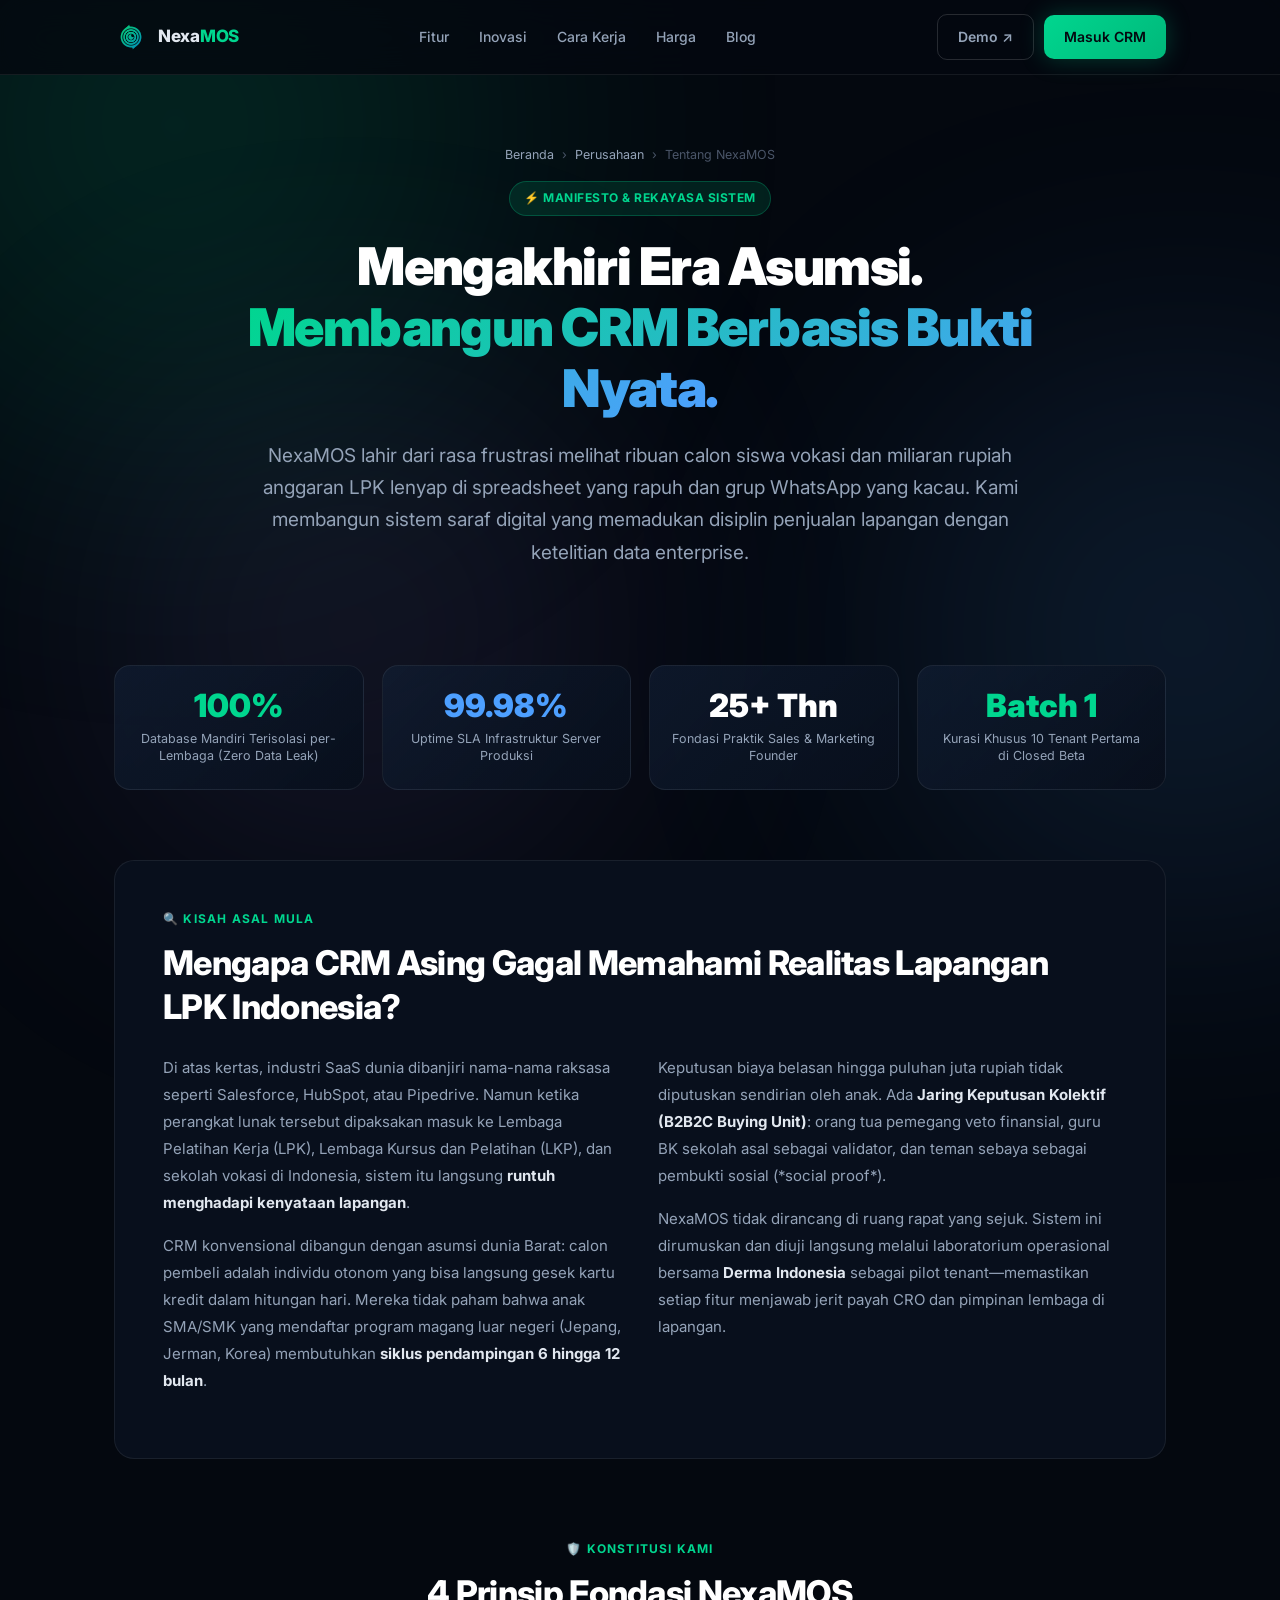
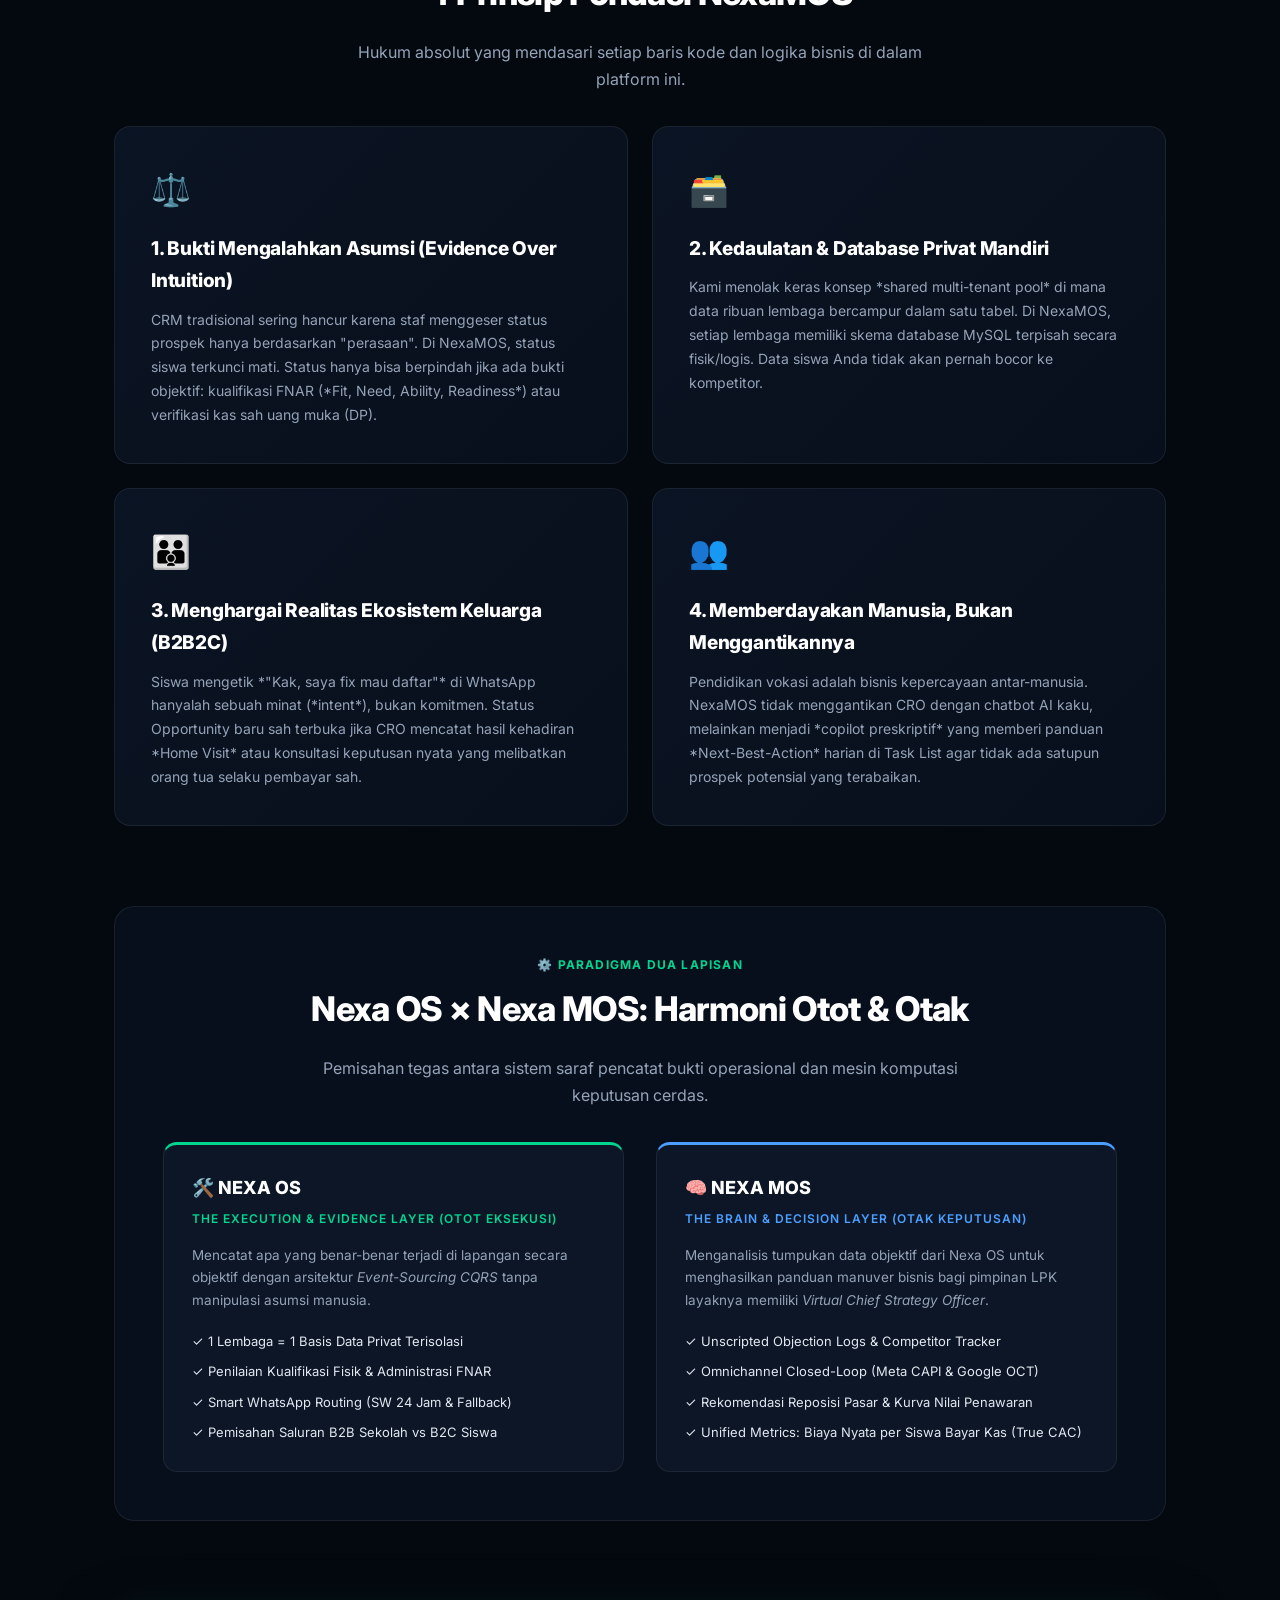
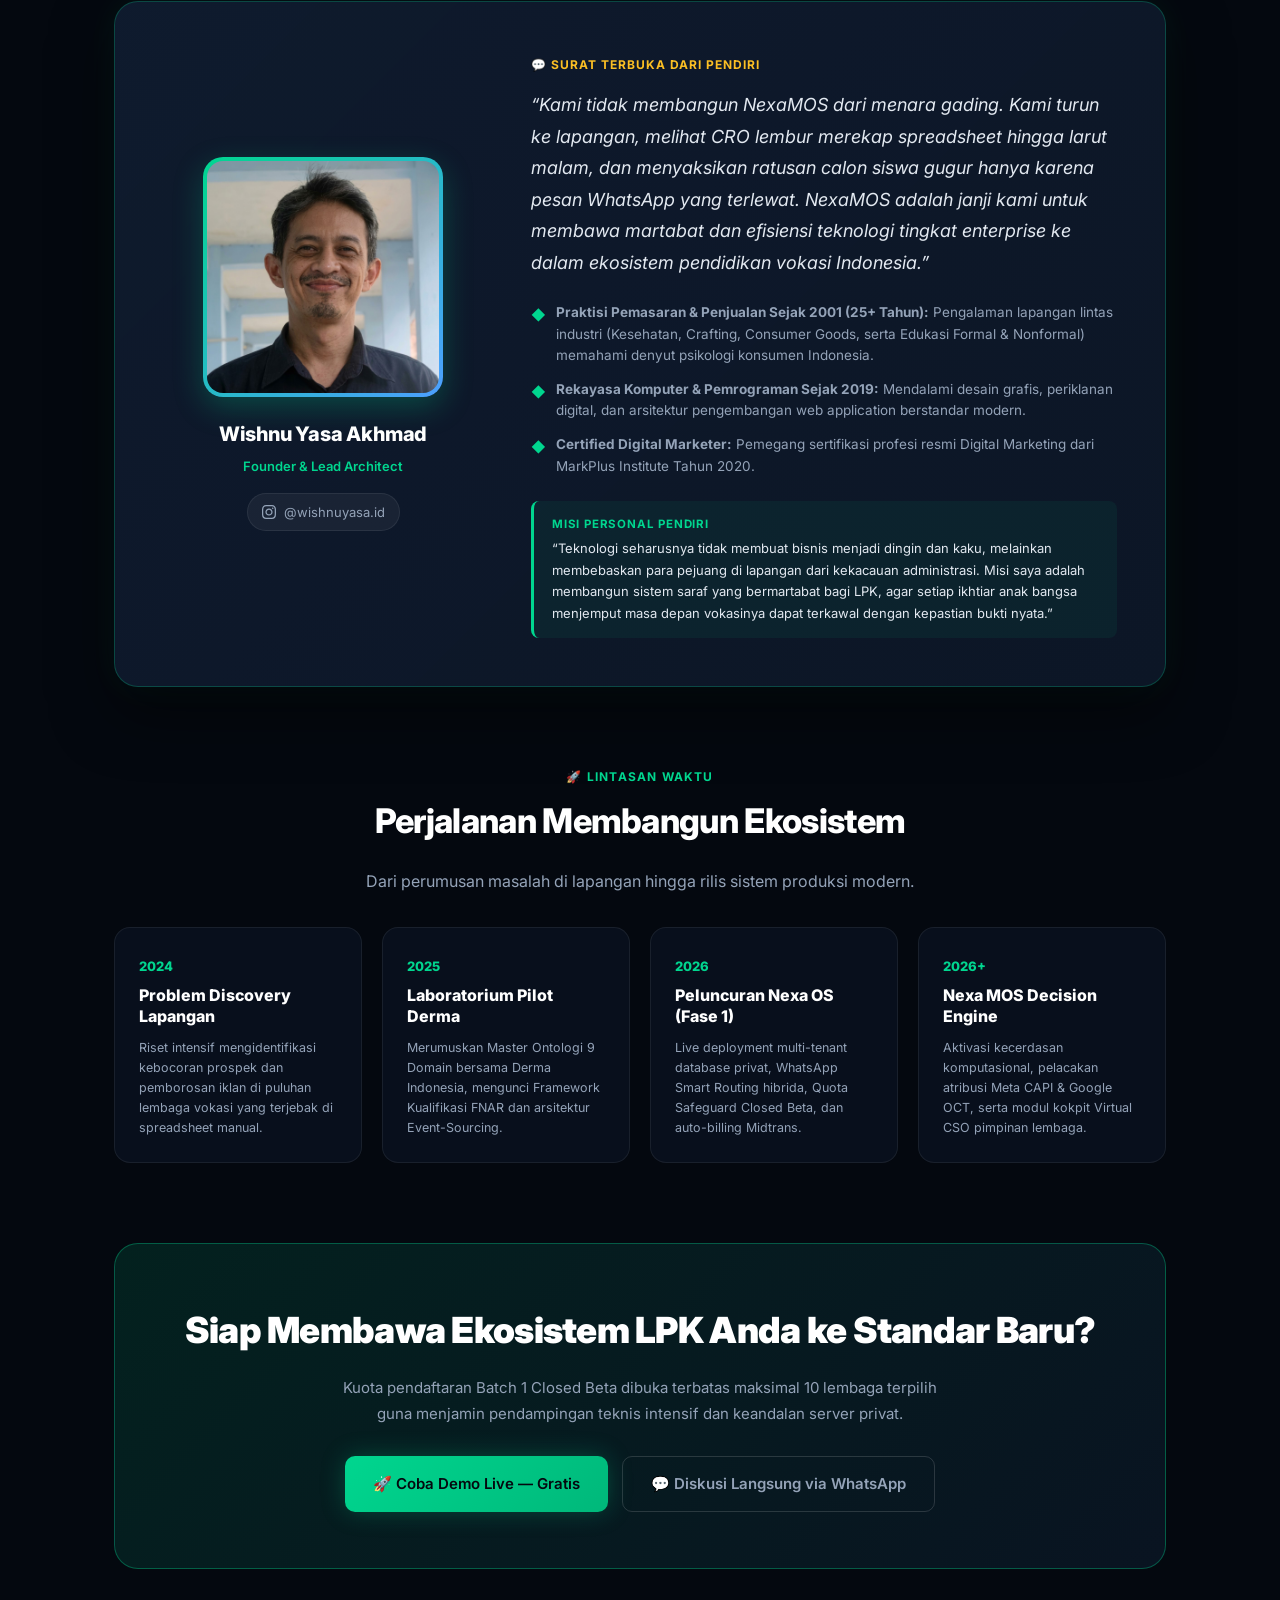
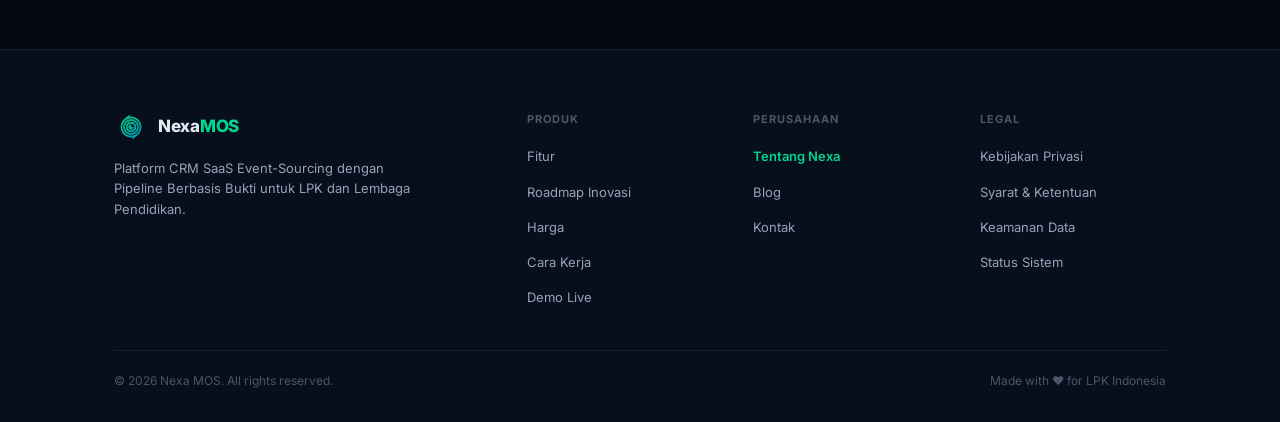
==== about.html @ b10ad615 "feat: add about page, image assets, and update site navigation and sitemap links" ====
<!DOCTYPE html>
<html lang="id">

<head>
  <meta charset="UTF-8">
  <meta name="viewport" content="width=device-width, initial-scale=1.0">
  <title>Tentang NexaMOS — CRM Berbasis Bukti untuk Pendidikan Vokasi &amp; LPK</title>
  <meta name="description"
    content="Mengenal filosofi, misi, dan arsitektur di balik NexaMOS: Platform CRM SaaS Event-Sourcing yang dibangun dari realitas lapangan LPK dan lembaga pendidikan vokasi di Indonesia.">
  <link rel="canonical" href="https://nexamos.cloud/about">
  <meta property="og:type" content="website">
  <meta property="og:url" content="https://nexamos.cloud/about">
  <meta property="og:title" content="Tentang NexaMOS — CRM Berbasis Bukti untuk Pendidikan Vokasi &amp; LPK">
  <meta property="og:description"
    content="Mengakhiri era asumsi. Menghubungkan strategi komersial, kualifikasi objektif, dan kedaulatan database terisolasi untuk LPK Indonesia.">
  <meta property="og:image" content="https://nexamos.cloud/og-image.png">
  <meta name="twitter:card" content="summary_large_image">
  <meta name="robots" content="index, follow">

  <link rel="preconnect" href="https://fonts.googleapis.com">
  <link href="https://fonts.googleapis.com/css2?family=Inter:wght@300;400;500;600;700;800;900&display=swap"
    rel="stylesheet">
  <link rel="icon" type="image/svg+xml" href="/favicon.svg">
  <link rel="icon" type="image/png" sizes="32x32" href="/favicon-32x32.png">
  <link rel="icon" type="image/png" sizes="16x16" href="/favicon-16x16.png">
  <link rel="shortcut icon" href="/favicon.ico">
  <meta name="theme-color" content="#04080F">

  <style>
    *,
    *::before,
    *::after {
      box-sizing: border-box;
      margin: 0;
      padding: 0;
    }

    :root {
      --bg: #04080f;
      --bg2: #080f1c;
      --bg3: #0c1626;
      --bg4: #111e33;
      --bd: rgba(255, 255, 255, .07);
      --bdh: rgba(255, 255, 255, .14);
      --gr: #00d68f;
      --grd: rgba(0, 214, 143, .12);
      --bl: #4d9fff;
      --bld: rgba(77, 159, 255, .12);
      --pu: #a78bfa;
      --pud: rgba(167, 139, 250, .12);
      --am: #fbbf24;
      --rd: #f87171;
      --tx: #e2e8f0;
      --tx2: #94a3b8;
      --tx3: #4a5568;
      --mw: 1100px;
      --r: 16px;
    }

    html {
      scroll-behavior: smooth;
    }

    body {
      font-family: 'Inter', -apple-system, BlinkMacSystemFont, sans-serif;
      background: var(--bg);
      color: var(--tx);
      overflow-x: hidden;
      line-height: 1.7;
    }

    .w {
      max-width: var(--mw);
      margin: 0 auto;
      padding: 0 24px;
    }

    /* Ambient Glow */
    .blob {
      position: fixed;
      border-radius: 50%;
      filter: blur(140px);
      pointer-events: none;
      z-index: 0;
      opacity: .14;
    }

    .b1 {
      width: 650px;
      height: 650px;
      background: var(--gr);
      top: -200px;
      left: -150px;
    }

    .b2 {
      width: 550px;
      height: 550px;
      background: var(--bl);
      top: 40%;
      right: -180px;
    }

    .b3 {
      width: 450px;
      height: 450px;
      background: var(--pu);
      bottom: 5%;
      left: 10%;
    }

    /* Navigation */
    nav {
      position: fixed;
      top: 0;
      left: 0;
      right: 0;
      z-index: 1000;
      padding: 14px 0;
      background: rgba(4, 8, 15, .82);
      backdrop-filter: blur(20px) saturate(180%);
      -webkit-backdrop-filter: blur(20px) saturate(180%);
      border-bottom: 1px solid var(--bd);
    }

    .ni {
      display: flex;
      align-items: center;
      justify-content: space-between;
      max-width: var(--mw);
      margin: 0 auto;
      padding: 0 24px;
    }

    .logo {
      display: flex;
      align-items: center;
      gap: 10px;
      text-decoration: none;
    }

    .lm {
      width: 34px;
      height: 34px;
      border-radius: 8px;
      display: block;
      object-fit: contain;
    }

    .lt {
      font-size: 17px;
      font-weight: 800;
      color: var(--tx);
      letter-spacing: -0.3px;
    }

    .lt span {
      color: var(--gr);
    }

    .nl {
      display: flex;
      gap: 4px;
    }

    .nl a {
      color: var(--tx2);
      text-decoration: none;
      padding: 7px 13px;
      border-radius: 8px;
      font-size: 14px;
      font-weight: 500;
      transition: all .2s;
    }

    .nl a:hover {
      color: var(--tx);
      background: var(--bg4);
    }

    .ne {
      display: flex;
      align-items: center;
      gap: 10px;
    }

    .btn {
      display: inline-flex;
      align-items: center;
      gap: 8px;
      padding: 10px 20px;
      border-radius: 10px;
      font-size: 14px;
      font-weight: 600;
      cursor: pointer;
      text-decoration: none;
      transition: all .25s;
      border: none;
      font-family: inherit;
    }

    .bp {
      background: linear-gradient(135deg, var(--gr), #00b87a);
      color: #04080f;
      box-shadow: 0 0 24px rgba(0, 214, 143, .25);
    }

    .bp:hover {
      transform: translateY(-2px);
      box-shadow: 0 0 35px rgba(0, 214, 143, .38);
    }

    .bg {
      background: transparent;
      color: var(--tx2);
      border: 1px solid var(--bdh);
    }

    .bg:hover {
      background: var(--bg4);
      color: var(--tx);
    }

    .hb {
      display: none;
      background: none;
      border: 1px solid var(--bdh);
      border-radius: 8px;
      padding: 8px 12px;
      cursor: pointer;
      color: var(--tx2);
      font-size: 14px;
    }

    .mm {
      display: none;
      position: fixed;
      top: 0;
      left: 0;
      right: 0;
      bottom: 0;
      background: rgba(4, 8, 15, .97);
      backdrop-filter: blur(25px);
      z-index: 1001;
      padding: 24px;
      flex-direction: column;
    }

    .mm.active {
      display: flex;
    }

    .mm a {
      color: var(--tx);
      text-decoration: none;
      font-size: 18px;
      font-weight: 600;
      padding: 14px 0;
      border-bottom: 1px solid var(--bd);
    }

    /* Hero Section */
    .about-hero {
      padding: 140px 0 60px;
      position: relative;
      z-index: 1;
      text-align: center;
    }

    .breadcrumb {
      display: inline-flex;
      align-items: center;
      gap: 8px;
      font-size: 12.5px;
      color: var(--tx3);
      margin-bottom: 16px;
    }

    .breadcrumb a {
      color: var(--tx2);
      text-decoration: none;
      transition: color .2s;
    }

    .breadcrumb a:hover {
      color: var(--gr);
    }

    .pill-badge {
      display: inline-flex;
      align-items: center;
      gap: 6px;
      background: var(--grd);
      color: var(--gr);
      border: 1px solid rgba(0, 214, 143, .25);
      padding: 6px 14px;
      border-radius: 999px;
      font-size: 12px;
      font-weight: 700;
      letter-spacing: 0.5px;
      text-transform: uppercase;
      margin-bottom: 20px;
    }

    .hero-title {
      font-size: clamp(32px, 5vw, 52px);
      font-weight: 900;
      line-height: 1.18;
      letter-spacing: -0.03em;
      color: #fff;
      max-width: 860px;
      margin: 0 auto 20px;
    }

    .hero-title span.highlight {
      background: linear-gradient(135deg, var(--gr), #4d9fff);
      -webkit-background-clip: text;
      background-clip: text;
      -webkit-text-fill-color: transparent;
    }

    .hero-lead {
      font-size: clamp(16px, 2vw, 19px);
      color: var(--tx2);
      max-width: 760px;
      margin: 0 auto 36px;
      line-height: 1.7;
    }

    /* Stats Ribbon */
    .stats-ribbon {
      display: grid;
      grid-template-columns: repeat(4, 1fr);
      gap: 18px;
      margin-bottom: 70px;
      position: relative;
      z-index: 1;
    }

    .stat-card {
      background: linear-gradient(135deg, rgba(17, 30, 51, 0.7), var(--bg2));
      border: 1px solid var(--bd);
      border-radius: var(--r);
      padding: 24px 20px;
      text-align: center;
      transition: all .25s;
    }

    .stat-card:hover {
      border-color: rgba(0, 214, 143, 0.35);
      transform: translateY(-3px);
    }

    .stat-number {
      font-size: 32px;
      font-weight: 900;
      color: #fff;
      line-height: 1;
      margin-bottom: 8px;
    }

    .stat-number.green {
      color: var(--gr);
    }

    .stat-number.blue {
      color: var(--bl);
    }

    .stat-label {
      font-size: 12.5px;
      color: var(--tx2);
      line-height: 1.4;
    }

    /* Narrative Section: The Origin Story */
    .narrative-box {
      background: var(--bg2);
      border: 1px solid var(--bd);
      border-radius: 20px;
      padding: 48px;
      margin-bottom: 80px;
      position: relative;
      z-index: 1;
    }

    .section-eyebrow {
      font-size: 12px;
      font-weight: 700;
      letter-spacing: 1.2px;
      text-transform: uppercase;
      color: var(--gr);
      margin-bottom: 12px;
    }

    .section-heading {
      font-size: clamp(24px, 3.5vw, 34px);
      font-weight: 800;
      color: #fff;
      margin-bottom: 24px;
      letter-spacing: -0.02em;
      line-height: 1.3;
    }

    .narrative-content {
      display: grid;
      grid-template-columns: 1fr 1fr;
      gap: 36px;
      color: var(--tx2);
      font-size: 15px;
      line-height: 1.8;
    }

    .narrative-content p {
      margin-bottom: 16px;
    }

    .narrative-content strong {
      color: var(--tx);
    }

    /* Bento Grid: Core Values */
    .bento-section {
      margin-bottom: 80px;
      position: relative;
      z-index: 1;
    }

    .bento-grid {
      display: grid;
      grid-template-columns: repeat(2, 1fr);
      gap: 24px;
      margin-top: 32px;
    }

    .bento-card {
      background: linear-gradient(135deg, rgba(12, 22, 38, 0.9), var(--bg2));
      border: 1px solid var(--bd);
      border-radius: var(--r);
      padding: 36px;
      transition: all .3s;
      position: relative;
      overflow: hidden;
    }

    .bento-card:hover {
      border-color: var(--bdh);
      transform: translateY(-4px);
      box-shadow: 0 20px 40px rgba(0, 0, 0, .4);
    }

    .bento-icon {
      font-size: 32px;
      margin-bottom: 16px;
      display: inline-block;
    }

    .bento-title {
      font-size: 19px;
      font-weight: 800;
      color: #fff;
      margin-bottom: 10px;
      letter-spacing: -0.2px;
    }

    .bento-desc {
      font-size: 14px;
      color: var(--tx2);
      line-height: 1.7;
    }

    /* Founder's Note Section */
    .founder-section {
      margin-bottom: 80px;
      position: relative;
      z-index: 1;
    }

    .founder-card {
      background: linear-gradient(135deg, rgba(17, 30, 51, 0.85), var(--bg3));
      border: 1px solid rgba(0, 214, 143, 0.25);
      border-radius: 24px;
      padding: 48px;
      display: grid;
      grid-template-columns: 320px 1fr;
      gap: 48px;
      align-items: center;
      box-shadow: 0 25px 60px rgba(0, 0, 0, 0.5), 0 0 35px rgba(0, 214, 143, 0.08);
    }

    .founder-photo-wrap {
      text-align: center;
    }

    .founder-img-frame {
      width: 240px;
      height: 240px;
      border-radius: 20px;
      margin: 0 auto 20px;
      position: relative;
      padding: 4px;
      background: linear-gradient(135deg, var(--gr), var(--bl));
      box-shadow: 0 10px 30px rgba(0, 214, 143, 0.25);
    }

    .founder-img {
      width: 100%;
      height: 100%;
      object-fit: cover;
      border-radius: 16px;
      display: block;
      background: var(--bg4);
    }

    .founder-name {
      font-size: 20px;
      font-weight: 800;
      color: #fff;
      margin-bottom: 4px;
      letter-spacing: -0.2px;
    }

    .founder-role {
      font-size: 13px;
      color: var(--gr);
      font-weight: 600;
      margin-bottom: 16px;
    }

    .founder-social {
      display: inline-flex;
      align-items: center;
      gap: 8px;
      color: var(--tx2);
      text-decoration: none;
      font-size: 13px;
      padding: 7px 14px;
      background: rgba(255, 255, 255, 0.05);
      border: 1px solid var(--bd);
      border-radius: 99px;
      transition: all .2s;
    }

    .founder-social:hover {
      color: #fff;
      border-color: rgba(225, 48, 108, 0.45);
      background: rgba(225, 48, 108, 0.12);
    }

    .founder-quote-badge {
      display: inline-flex;
      align-items: center;
      gap: 6px;
      font-size: 12px;
      font-weight: 700;
      color: var(--am);
      text-transform: uppercase;
      letter-spacing: 1px;
      margin-bottom: 14px;
    }

    .founder-quote {
      font-size: clamp(16px, 2vw, 18px);
      font-style: italic;
      color: var(--tx);
      line-height: 1.75;
      margin-bottom: 24px;
      position: relative;
    }

    .founder-bio-points {
      list-style: none;
      display: flex;
      flex-direction: column;
      gap: 12px;
      margin-bottom: 24px;
    }

    .founder-bio-points li {
      display: flex;
      align-items: flex-start;
      gap: 10px;
      font-size: 13.5px;
      color: var(--tx2);
      line-height: 1.6;
    }

    .founder-bio-points li span.icon {
      color: var(--gr);
      font-size: 14px;
      flex-shrink: 0;
      margin-top: 2px;
    }

    .founder-mission-box {
      background: rgba(0, 214, 143, 0.06);
      border-left: 3px solid var(--gr);
      padding: 14px 18px;
      border-radius: 8px;
      font-size: 13px;
      color: var(--tx);
      line-height: 1.65;
    }

    .founder-mission-box strong {
      color: var(--gr);
      display: block;
      margin-bottom: 4px;
      font-size: 11.5px;
      text-transform: uppercase;
      letter-spacing: 0.8px;
    }

    /* Dual Engine Section */
    .dual-engine-section {
      background: var(--bg2);
      border: 1px solid var(--bd);
      border-radius: 20px;
      padding: 48px;
      margin-bottom: 80px;
      position: relative;
      z-index: 1;
    }

    .dual-grid {
      display: grid;
      grid-template-columns: 1fr 1fr;
      gap: 32px;
      margin-top: 32px;
    }

    .dual-col {
      background: var(--bg3);
      border: 1px solid var(--bd);
      border-radius: 14px;
      padding: 28px;
    }

    .dual-col.os {
      border-top: 3px solid var(--gr);
    }

    .dual-col.mos {
      border-top: 3px solid var(--bl);
    }

    .dual-col-title {
      font-size: 18px;
      font-weight: 800;
      color: #fff;
      margin-bottom: 6px;
      display: flex;
      align-items: center;
      gap: 8px;
    }

    .dual-col-sub {
      font-size: 12px;
      font-weight: 600;
      text-transform: uppercase;
      letter-spacing: 1px;
      margin-bottom: 14px;
    }

    .dual-col.os .dual-col-sub {
      color: var(--gr);
    }

    .dual-col.mos .dual-col-sub {
      color: var(--bl);
    }

    .dual-col-desc {
      font-size: 13.5px;
      color: var(--tx2);
      line-height: 1.7;
      margin-bottom: 18px;
    }

    .dual-list {
      list-style: none;
      display: flex;
      flex-direction: column;
      gap: 8px;
      font-size: 13px;
      color: var(--tx);
    }

    .dual-list li {
      display: flex;
      align-items: center;
      gap: 8px;
    }

    /* Timeline Section */
    .timeline-section {
      margin-bottom: 80px;
      position: relative;
      z-index: 1;
    }

    .timeline-cards {
      display: grid;
      grid-template-columns: repeat(4, 1fr);
      gap: 20px;
      margin-top: 32px;
    }

    .t-card {
      background: var(--bg2);
      border: 1px solid var(--bd);
      border-radius: var(--r);
      padding: 24px;
      position: relative;
      transition: all .25s;
    }

    .t-card:hover {
      border-color: rgba(0, 214, 143, 0.35);
      transform: translateY(-3px);
    }

    .t-year {
      font-size: 13px;
      font-weight: 800;
      color: var(--gr);
      margin-bottom: 8px;
      display: inline-block;
    }

    .t-title {
      font-size: 16px;
      font-weight: 800;
      color: #fff;
      margin-bottom: 10px;
      line-height: 1.35;
    }

    .t-desc {
      font-size: 12.5px;
      color: var(--tx2);
      line-height: 1.6;
    }

    /* CTA Box */
    .about-cta-box {
      background: linear-gradient(135deg, rgba(0, 214, 143, 0.12), rgba(77, 159, 255, 0.08));
      border: 1px solid rgba(0, 214, 143, 0.35);
      border-radius: 24px;
      padding: 56px 36px;
      text-align: center;
      margin-bottom: 80px;
      position: relative;
      z-index: 1;
    }

    .cta-title {
      font-size: clamp(24px, 3.5vw, 36px);
      font-weight: 900;
      color: #fff;
      margin-bottom: 14px;
      letter-spacing: -0.02em;
    }

    .cta-sub {
      font-size: 15px;
      color: var(--tx2);
      max-width: 620px;
      margin: 0 auto 30px;
      line-height: 1.7;
    }

    /* Footer */
    footer {
      background: var(--bg2);
      border-top: 1px solid var(--bd);
      padding: 60px 0 30px;
      position: relative;
      z-index: 1;
    }

    .fg {
      display: grid;
      grid-template-columns: 2fr 1fr 1fr 1fr;
      gap: 40px;
      margin-bottom: 40px;
    }

    .fbrand p {
      font-size: 13px;
      color: var(--tx2);
      margin: 14px 0 20px;
      max-width: 320px;
      line-height: 1.6;
    }

    .fcol h5 {
      font-size: 11px;
      font-weight: 700;
      letter-spacing: 1px;
      text-transform: uppercase;
      color: var(--tx3);
      margin-bottom: 14px;
    }

    .fcol ul {
      list-style: none;
      display: flex;
      flex-direction: column;
      gap: 8px;
    }

    .fcol a {
      color: var(--tx2);
      text-decoration: none;
      font-size: 13px;
      transition: color .2s;
    }

    .fcol a:hover {
      color: var(--gr);
    }

    .fbot {
      display: flex;
      justify-content: space-between;
      align-items: center;
      padding-top: 20px;
      border-top: 1px solid var(--bd);
      font-size: 12px;
      color: var(--tx3);
    }

    @media (max-width: 1024px) {
      .stats-ribbon {
        grid-template-columns: repeat(2, 1fr);
      }

      .timeline-cards {
        grid-template-columns: repeat(2, 1fr);
      }

      .founder-card {
        grid-template-columns: 1fr;
        gap: 32px;
        text-align: center;
      }

      .founder-bio-points li {
        text-align: left;
      }
    }

    @media (max-width: 860px) {
      .narrative-content {
        grid-template-columns: 1fr;
        gap: 20px;
      }

      .bento-grid {
        grid-template-columns: 1fr;
      }

      .dual-grid {
        grid-template-columns: 1fr;
      }

      .nl,
      .ne {
        display: none;
      }

      .hb {
        display: block;
      }

      .fg {
        grid-template-columns: 1fr 1fr;
      }
    }

    @media (max-width: 540px) {
      .stats-ribbon {
        grid-template-columns: 1fr;
      }

      .timeline-cards {
        grid-template-columns: 1fr;
      }

      .narrative-box,
      .dual-engine-section,
      .founder-card {
        padding: 28px 20px;
      }

      .fg {
        grid-template-columns: 1fr;
        gap: 28px;
      }

      .fbot {
        flex-direction: column;
        gap: 10px;
        text-align: center;
      }
    }
  </style>
</head>

<body>
  <div class="blob b1"></div>
  <div class="blob b2"></div>
  <div class="blob b3"></div>

  <!-- Navigation -->
  <nav id="nav">
    <div class="ni">
      <a href="/" class="logo">
        <img src="/logo.png" alt="Nexa MOS Logo" class="lm" width="34" height="34">
        <span class="lt">Nexa<span>MOS</span></span>
      </a>
      <div class="nl">
        <a href="/#features">Fitur</a>
        <a href="/#innovations">Inovasi</a>
        <a href="/#how">Cara Kerja</a>
        <a href="/#pricing">Harga</a>
        <a href="/blog">Blog</a>
      </div>
      <div class="ne">
        <a href="https://crm.nexamos.cloud/login" target="_blank" class="btn bg">Demo &#8599;</a>
        <a href="https://crm.nexamos.cloud/login" target="_blank" class="btn bp">Masuk CRM</a>
      </div>
      <button class="hb" id="hb" aria-label="Menu Mobile">&#9776; Menu</button>
    </div>
  </nav>

  <!-- Mobile Menu Drawer -->
  <div class="mm" id="mm">
    <div style="display:flex;justify-content:space-between;align-items:center;margin-bottom:24px">
      <a href="/" class="logo" onclick="toggleMenu()">
        <img src="/logo.png" alt="Nexa MOS Logo" class="lm" width="34" height="34">
        <span class="lt">Nexa<span>MOS</span></span>
      </a>
      <button type="button" onclick="toggleMenu()" aria-label="Tutup Menu"
        style="background:none;border:1px solid var(--bdh);color:var(--tx2);font-size:18px;border-radius:8px;padding:6px 12px;cursor:pointer">&#10005;</button>
    </div>
    <a href="/" onclick="toggleMenu()">Beranda</a>
    <a href="/#features" onclick="toggleMenu()">Fitur</a>
    <a href="/#innovations" onclick="toggleMenu()">Inovasi</a>
    <a href="/#pricing" onclick="toggleMenu()">Harga</a>
    <a href="/blog" onclick="toggleMenu()">Blog</a>
    <div style="margin-top:28px;display:flex;flex-direction:column;gap:12px">
      <a href="https://crm.nexamos.cloud/login" target="_blank" class="btn bg" style="justify-content:center">Demo Live &#8599;</a>
      <a href="https://crm.nexamos.cloud/login" target="_blank" class="btn bp" style="justify-content:center">Masuk CRM</a>
    </div>
  </div>

  <!-- Hero Section -->
  <header class="about-hero">
    <div class="w">
      <div class="breadcrumb">
        <a href="/">Beranda</a>
        <span>&rsaquo;</span>
        <a href="/about">Perusahaan</a>
        <span>&rsaquo;</span>
        <span>Tentang NexaMOS</span>
      </div>
      <br>
      <div class="pill-badge">&#9889; Manifesto &amp; Rekayasa Sistem</div>
      <h1 class="hero-title">
        Mengakhiri Era Asumsi.<br>
        <span class="highlight">Membangun CRM Berbasis Bukti Nyata.</span>
      </h1>
      <p class="hero-lead">
        NexaMOS lahir dari rasa frustrasi melihat ribuan calon siswa vokasi dan miliaran rupiah anggaran LPK lenyap di spreadsheet yang rapuh dan grup WhatsApp yang kacau. Kami membangun sistem saraf digital yang memadukan disiplin penjualan lapangan dengan ketelitian data enterprise.
      </p>
    </div>
  </header>

  <main class="w">
    <!-- Stats Ribbon -->
    <div class="stats-ribbon">
      <div class="stat-card">
        <div class="stat-number green">100%</div>
        <div class="stat-label">Database Mandiri Terisolasi per-Lembaga (Zero Data Leak)</div>
      </div>
      <div class="stat-card">
        <div class="stat-number blue">99.98%</div>
        <div class="stat-label">Uptime SLA Infrastruktur Server Produksi</div>
      </div>
      <div class="stat-card">
        <div class="stat-number">25+ Thn</div>
        <div class="stat-label">Fondasi Praktik Sales &amp; Marketing Founder</div>
      </div>
      <div class="stat-card">
        <div class="stat-number green">Batch 1</div>
        <div class="stat-label">Kurasi Khusus 10 Tenant Pertama di Closed Beta</div>
      </div>
    </div>

    <!-- Narrative Section: The Origin Story -->
    <section class="narrative-box">
      <div class="section-eyebrow">&#128269; Kisah Asal Mula</div>
      <h2 class="section-heading">Mengapa CRM Asing Gagal Memahami Realitas Lapangan LPK Indonesia?</h2>
      <div class="narrative-content">
        <div>
          <p>
            Di atas kertas, industri SaaS dunia dibanjiri nama-nama raksasa seperti Salesforce, HubSpot, atau Pipedrive. Namun ketika perangkat lunak tersebut dipaksakan masuk ke Lembaga Pelatihan Kerja (LPK), Lembaga Kursus dan Pelatihan (LKP), dan sekolah vokasi di Indonesia, sistem itu langsung <strong>runtuh menghadapi kenyataan lapangan</strong>.
          </p>
          <p>
            CRM konvensional dibangun dengan asumsi dunia Barat: calon pembeli adalah individu otonom yang bisa langsung gesek kartu kredit dalam hitungan hari. Mereka tidak paham bahwa anak SMA/SMK yang mendaftar program magang luar negeri (Jepang, Jerman, Korea) membutuhkan <strong>siklus pendampingan 6 hingga 12 bulan</strong>.
          </p>
        </div>
        <div>
          <p>
            Keputusan biaya belasan hingga puluhan juta rupiah tidak diputuskan sendirian oleh anak. Ada <strong>Jaring Keputusan Kolektif (B2B2C Buying Unit)</strong>: orang tua pemegang veto finansial, guru BK sekolah asal sebagai validator, dan teman sebaya sebagai pembukti sosial (*social proof*).
          </p>
          <p>
            NexaMOS tidak dirancang di ruang rapat yang sejuk. Sistem ini dirumuskan dan diuji langsung melalui laboratorium operasional bersama <strong>Derma Indonesia</strong> sebagai pilot tenant—memastikan setiap fitur menjawab jerit payah CRO dan pimpinan lembaga di lapangan.
          </p>
        </div>
      </div>
    </section>

    <!-- Bento Grid: Core Values -->
    <section class="bento-section">
      <div style="text-align:center">
        <div class="section-eyebrow">&#128737;&#65039; Konstitusi Kami</div>
        <h2 class="section-heading">4 Prinsip Fondasi NexaMOS</h2>
        <p style="color:var(--tx2);max-width:600px;margin:0 auto">Hukum absolut yang mendasari setiap baris kode dan logika bisnis di dalam platform ini.</p>
      </div>

      <div class="bento-grid">
        <div class="bento-card">
          <span class="bento-icon">&#9878;&#65039;</span>
          <div class="bento-title">1. Bukti Mengalahkan Asumsi (Evidence Over Intuition)</div>
          <div class="bento-desc">
            CRM tradisional sering hancur karena staf menggeser status prospek hanya berdasarkan "perasaan". Di NexaMOS, status siswa terkunci mati. Status hanya bisa berpindah jika ada bukti objektif: kualifikasi FNAR (*Fit, Need, Ability, Readiness*) atau verifikasi kas sah uang muka (DP).
          </div>
        </div>

        <div class="bento-card">
          <span class="bento-icon">&#128451;&#65039;</span>
          <div class="bento-title">2. Kedaulatan &amp; Database Privat Mandiri</div>
          <div class="bento-desc">
            Kami menolak keras konsep *shared multi-tenant pool* di mana data ribuan lembaga bercampur dalam satu tabel. Di NexaMOS, setiap lembaga memiliki skema database MySQL terpisah secara fisik/logis. Data siswa Anda tidak akan pernah bocor ke kompetitor.
          </div>
        </div>

        <div class="bento-card">
          <span class="bento-icon">&#128106;</span>
          <div class="bento-title">3. Menghargai Realitas Ekosistem Keluarga (B2B2C)</div>
          <div class="bento-desc">
            Siswa mengetik *"Kak, saya fix mau daftar"* di WhatsApp hanyalah sebuah minat (*intent*), bukan komitmen. Status Opportunity baru sah terbuka jika CRO mencatat hasil kehadiran *Home Visit* atau konsultasi keputusan nyata yang melibatkan orang tua selaku pembayar sah.
          </div>
        </div>

        <div class="bento-card">
          <span class="bento-icon">&#128101;</span>
          <div class="bento-title">4. Memberdayakan Manusia, Bukan Menggantikannya</div>
          <div class="bento-desc">
            Pendidikan vokasi adalah bisnis kepercayaan antar-manusia. NexaMOS tidak menggantikan CRO dengan chatbot AI kaku, melainkan menjadi *copilot preskriptif* yang memberi panduan *Next-Best-Action* harian di Task List agar tidak ada satupun prospek potensial yang terabaikan.
          </div>
        </div>
      </div>
    </section>

    <!-- Dual Engine Section: Nexa OS x Nexa MOS -->
    <section class="dual-engine-section">
      <div style="text-align:center">
        <div class="section-eyebrow">&#9881;&#65039; Paradigma Dua Lapisan</div>
        <h2 class="section-heading">Nexa OS &times; Nexa MOS: Harmoni Otot &amp; Otak</h2>
        <p style="color:var(--tx2);max-width:680px;margin:0 auto">Pemisahan tegas antara sistem saraf pencatat bukti operasional dan mesin komputasi keputusan cerdas.</p>
      </div>

      <div class="dual-grid">
        <div class="dual-col os">
          <div class="dual-col-title">&#128736;&#65039; NEXA OS</div>
          <div class="dual-col-sub">The Execution &amp; Evidence Layer (Otot Eksekusi)</div>
          <div class="dual-col-desc">
            Mencatat apa yang benar-benar terjadi di lapangan secara objektif dengan arsitektur <em>Event-Sourcing CQRS</em> tanpa manipulasi asumsi manusia.
          </div>
          <ul class="dual-list">
            <li>&#10003; 1 Lembaga = 1 Basis Data Privat Terisolasi</li>
            <li>&#10003; Penilaian Kualifikasi Fisik &amp; Administrasi FNAR</li>
            <li>&#10003; Smart WhatsApp Routing (SW 24 Jam &amp; Fallback)</li>
            <li>&#10003; Pemisahan Saluran B2B Sekolah vs B2C Siswa</li>
          </ul>
        </div>

        <div class="dual-col mos">
          <div class="dual-col-title">&#129504; NEXA MOS</div>
          <div class="dual-col-sub">The Brain &amp; Decision Layer (Otak Keputusan)</div>
          <div class="dual-col-desc">
            Menganalisis tumpukan data objektif dari Nexa OS untuk menghasilkan panduan manuver bisnis bagi pimpinan LPK layaknya memiliki <em>Virtual Chief Strategy Officer</em>.
          </div>
          <ul class="dual-list">
            <li>&#10003; Unscripted Objection Logs &amp; Competitor Tracker</li>
            <li>&#10003; Omnichannel Closed-Loop (Meta CAPI &amp; Google OCT)</li>
            <li>&#10003; Rekomendasi Reposisi Pasar &amp; Kurva Nilai Penawaran</li>
            <li>&#10003; Unified Metrics: Biaya Nyata per Siswa Bayar Kas (True CAC)</li>
          </ul>
        </div>
      </div>
    </section>

    <!-- Founder's Note Section -->
    <section class="founder-section">
      <div class="founder-card">
        <div class="founder-photo-wrap">
          <div class="founder-img-frame">
            <img src="/wishnu-yasa.jpg" alt="Wishnu Yasa Akhmad - Founder &amp; Lead Architect NexaMOS" class="founder-img" width="240" height="240">
          </div>
          <div class="founder-name">Wishnu Yasa Akhmad</div>
          <div class="founder-role">Founder &amp; Lead Architect</div>
          <a href="https://instagram.com/wishnuyasa.id" target="_blank" rel="noopener noreferrer" class="founder-social">
            <svg width="14" height="14" viewBox="0 0 24 24" fill="currentColor"><path d="M12 2.163c3.204 0 3.584.012 4.85.07 3.252.148 4.771 1.691 4.919 4.919.058 1.265.069 1.645.069 4.849 0 3.205-.012 3.584-.069 4.849-.149 3.225-1.664 4.771-4.919 4.919-1.266.058-1.644.07-4.85.07-3.204 0-3.584-.012-4.849-.07-3.26-.149-4.771-1.699-4.919-4.92-.058-1.265-.07-1.644-.07-4.849 0-3.204.013-3.583.07-4.849.149-3.227 1.664-4.771 4.919-4.919 1.266-.057 1.645-.069 4.849-.069zm0-2.163c-3.259 0-3.667.014-4.947.072-4.358.2-6.78 2.618-6.98 6.98-.059 1.281-.073 1.689-.073 4.948 0 3.259.014 3.668.072 4.948.2 4.358 2.618 6.78 6.98 6.98 1.281.058 1.689.072 4.948.072 3.259 0 3.668-.014 4.948-.072 4.354-.2 6.782-2.618 6.979-6.98.059-1.28.073-1.689.073-4.948 0-3.259-.014-3.667-.072-4.947-.196-4.354-2.617-6.78-6.979-6.98-1.281-.059-1.69-.073-4.949-.073zm0 5.838c-3.403 0-6.162 2.759-6.162 6.162s2.759 6.163 6.162 6.163 6.162-2.759 6.162-6.163c0-3.403-2.759-6.162-6.162-6.162zm0 10.162c-2.209 0-4-1.79-4-4 0-2.209 1.791-4 4-4s4 1.791 4 4c0 2.21-1.791 4-4 4zm6.406-11.845c-.796 0-1.441.645-1.441 1.44s.645 1.44 1.441 1.44c.795 0 1.439-.645 1.439-1.44s-.644-1.44-1.439-1.44z"/></svg>
            @wishnuyasa.id
          </a>
        </div>

        <div>
          <div class="founder-quote-badge">&#128172; Surat Terbuka dari Pendiri</div>
          <blockquote class="founder-quote">
            &ldquo;Kami tidak membangun NexaMOS dari menara gading. Kami turun ke lapangan, melihat CRO lembur merekap spreadsheet hingga larut malam, dan menyaksikan ratusan calon siswa gugur hanya karena pesan WhatsApp yang terlewat. NexaMOS adalah janji kami untuk membawa martabat dan efisiensi teknologi tingkat enterprise ke dalam ekosistem pendidikan vokasi Indonesia.&rdquo;
          </blockquote>

          <ul class="founder-bio-points">
            <li>
              <span class="icon">&#9670;</span>
              <span><strong>Praktisi Pemasaran &amp; Penjualan Sejak 2001 (25+ Tahun):</strong> Pengalaman lapangan lintas industri (Kesehatan, Crafting, Consumer Goods, serta Edukasi Formal &amp; Nonformal) memahami denyut psikologi konsumen Indonesia.</span>
            </li>
            <li>
              <span class="icon">&#9670;</span>
              <span><strong>Rekayasa Komputer &amp; Pemrograman Sejak 2019:</strong> Mendalami desain grafis, periklanan digital, dan arsitektur pengembangan web application berstandar modern.</span>
            </li>
            <li>
              <span class="icon">&#9670;</span>
              <span><strong>Certified Digital Marketer:</strong> Pemegang sertifikasi profesi resmi Digital Marketing dari MarkPlus Institute Tahun 2020.</span>
            </li>
          </ul>

          <div class="founder-mission-box">
            <strong>Misi Personal Pendiri</strong>
            &ldquo;Teknologi seharusnya tidak membuat bisnis menjadi dingin dan kaku, melainkan membebaskan para pejuang di lapangan dari kekacauan administrasi. Misi saya adalah membangun sistem saraf yang bermartabat bagi LPK, agar setiap ikhtiar anak bangsa menjemput masa depan vokasinya dapat terkawal dengan kepastian bukti nyata.&rdquo;
          </div>
        </div>
      </div>
    </section>

    <!-- Milestone Timeline -->
    <section class="timeline-section">
      <div style="text-align:center">
        <div class="section-eyebrow">&#128640; Lintasan Waktu</div>
        <h2 class="section-heading">Perjalanan Membangun Ekosistem</h2>
        <p style="color:var(--tx2);max-width:600px;margin:0 auto">Dari perumusan masalah di lapangan hingga rilis sistem produksi modern.</p>
      </div>

      <div class="timeline-cards">
        <div class="t-card">
          <span class="t-year">2024</span>
          <div class="t-title">Problem Discovery Lapangan</div>
          <div class="t-desc">Riset intensif mengidentifikasi kebocoran prospek dan pemborosan iklan di puluhan lembaga vokasi yang terjebak di spreadsheet manual.</div>
        </div>

        <div class="t-card">
          <span class="t-year">2025</span>
          <div class="t-title">Laboratorium Pilot Derma</div>
          <div class="t-desc">Merumuskan Master Ontologi 9 Domain bersama Derma Indonesia, mengunci Framework Kualifikasi FNAR dan arsitektur Event-Sourcing.</div>
        </div>

        <div class="t-card">
          <span class="t-year">2026</span>
          <div class="t-title">Peluncuran Nexa OS (Fase 1)</div>
          <div class="t-desc">Live deployment multi-tenant database privat, WhatsApp Smart Routing hibrida, Quota Safeguard Closed Beta, dan auto-billing Midtrans.</div>
        </div>

        <div class="t-card">
          <span class="t-year">2026+</span>
          <div class="t-title">Nexa MOS Decision Engine</div>
          <div class="t-desc">Aktivasi kecerdasan komputasional, pelacakan atribusi Meta CAPI &amp; Google OCT, serta modul kokpit Virtual CSO pimpinan lembaga.</div>
        </div>
      </div>
    </section>

    <!-- CTA Box -->
    <section class="about-cta-box">
      <h2 class="cta-title">Siap Membawa Ekosistem LPK Anda ke Standar Baru?</h2>
      <p class="cta-sub">
        Kuota pendaftaran Batch 1 Closed Beta dibuka terbatas maksimal 10 lembaga terpilih guna menjamin pendampingan teknis intensif dan keandalan server privat.
      </p>
      <div style="display:flex;justify-content:center;gap:14px;flex-wrap:wrap">
        <a href="https://crm.nexamos.cloud/login" target="_blank" class="btn bp" style="padding:14px 28px;font-size:15px">
          &#128640; Coba Demo Live &mdash; Gratis
        </a>
        <a href="https://wa.me/6285659024775?text=Halo%20Wishnu,%20saya%20tertarik%20konsultasi%20mengenai%20NexaMOS" target="_blank" class="btn bg" style="padding:14px 28px;font-size:15px">
          &#128172; Diskusi Langsung via WhatsApp
        </a>
      </div>
    </section>
  </main>

  <!-- Footer -->
  <footer>
    <div class="w">
      <div class="fg">
        <div class="fbrand">
          <div class="logo">
            <img src="/logo.png" alt="Nexa MOS Logo" class="lm" width="34" height="34">
            <span class="lt">Nexa<span>MOS</span></span>
          </div>
          <p>Platform CRM SaaS Event-Sourcing dengan Pipeline Berbasis Bukti untuk LPK dan Lembaga Pendidikan.</p>
        </div>
        <div class="fcol">
          <h5>Produk</h5>
          <ul>
            <li><a href="/#features">Fitur</a></li>
            <li><a href="/#innovations">Roadmap Inovasi</a></li>
            <li><a href="/#pricing">Harga</a></li>
            <li><a href="/#how">Cara Kerja</a></li>
            <li><a href="https://crm.nexamos.cloud/login" target="_blank">Demo Live</a></li>
          </ul>
        </div>
        <div class="fcol">
          <h5>Perusahaan</h5>
          <ul>
            <li><a href="/about" style="color:var(--gr);font-weight:600">Tentang Nexa</a></li>
            <li><a href="/blog">Blog</a></li>
            <li><a href="https://wa.me/6285659024775" target="_blank">Kontak</a></li>
          </ul>
        </div>
        <div class="fcol">
          <h5>Legal</h5>
          <ul>
            <li><a href="/privacy">Kebijakan Privasi</a></li>
            <li><a href="/terms">Syarat &amp; Ketentuan</a></li>
            <li><a href="/security">Keamanan Data</a></li>
            <li><a href="/status">Status Sistem</a></li>
          </ul>
        </div>
      </div>
      <div class="fbot">
        <span>&copy; 2026 Nexa MOS. All rights reserved.</span>
        <span>Made with &#10084;&#65039; for LPK Indonesia</span>
      </div>
    </div>
  </footer>

  <script>
    const hb = document.getElementById('hb');
    const mm = document.getElementById('mm');
    function toggleMenu() {
      if (mm) mm.classList.toggle('active');
    }
    if (hb) hb.addEventListener('click', toggleMenu);
  </script>
</body>

</html>
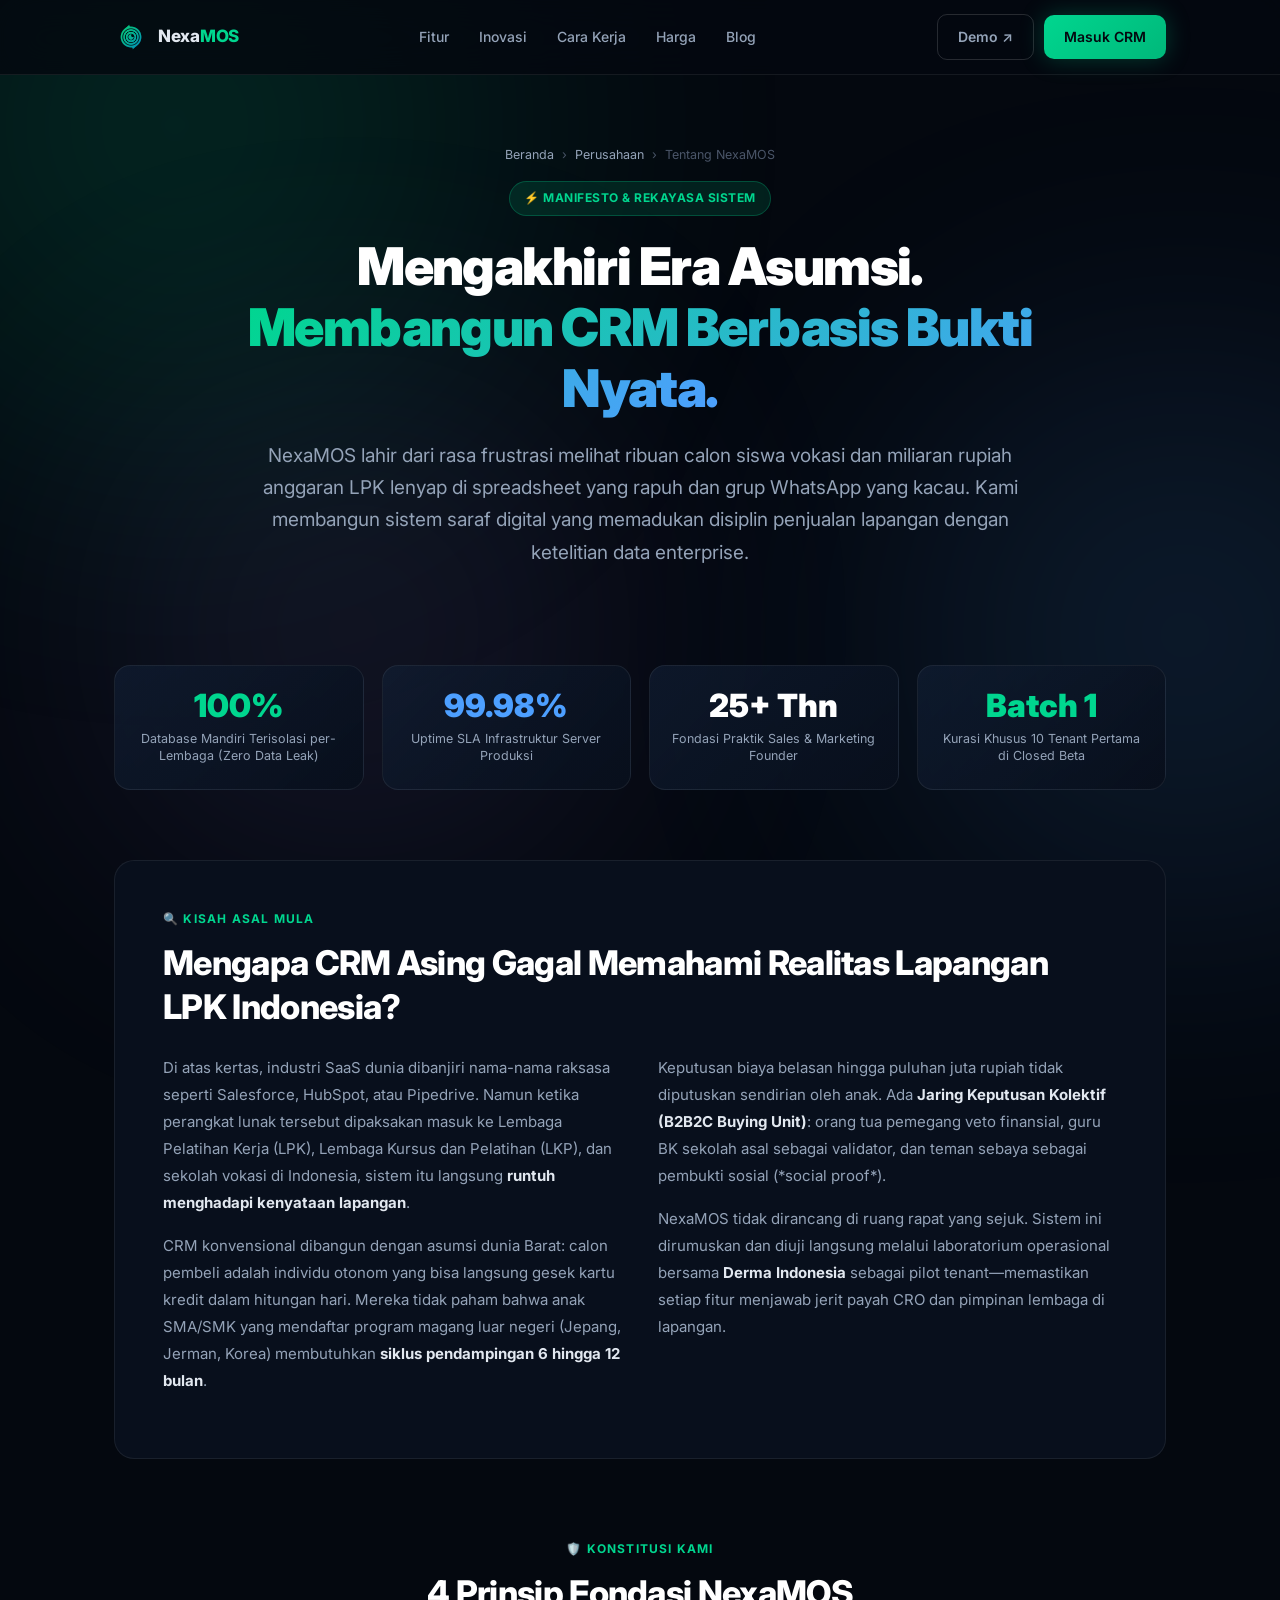
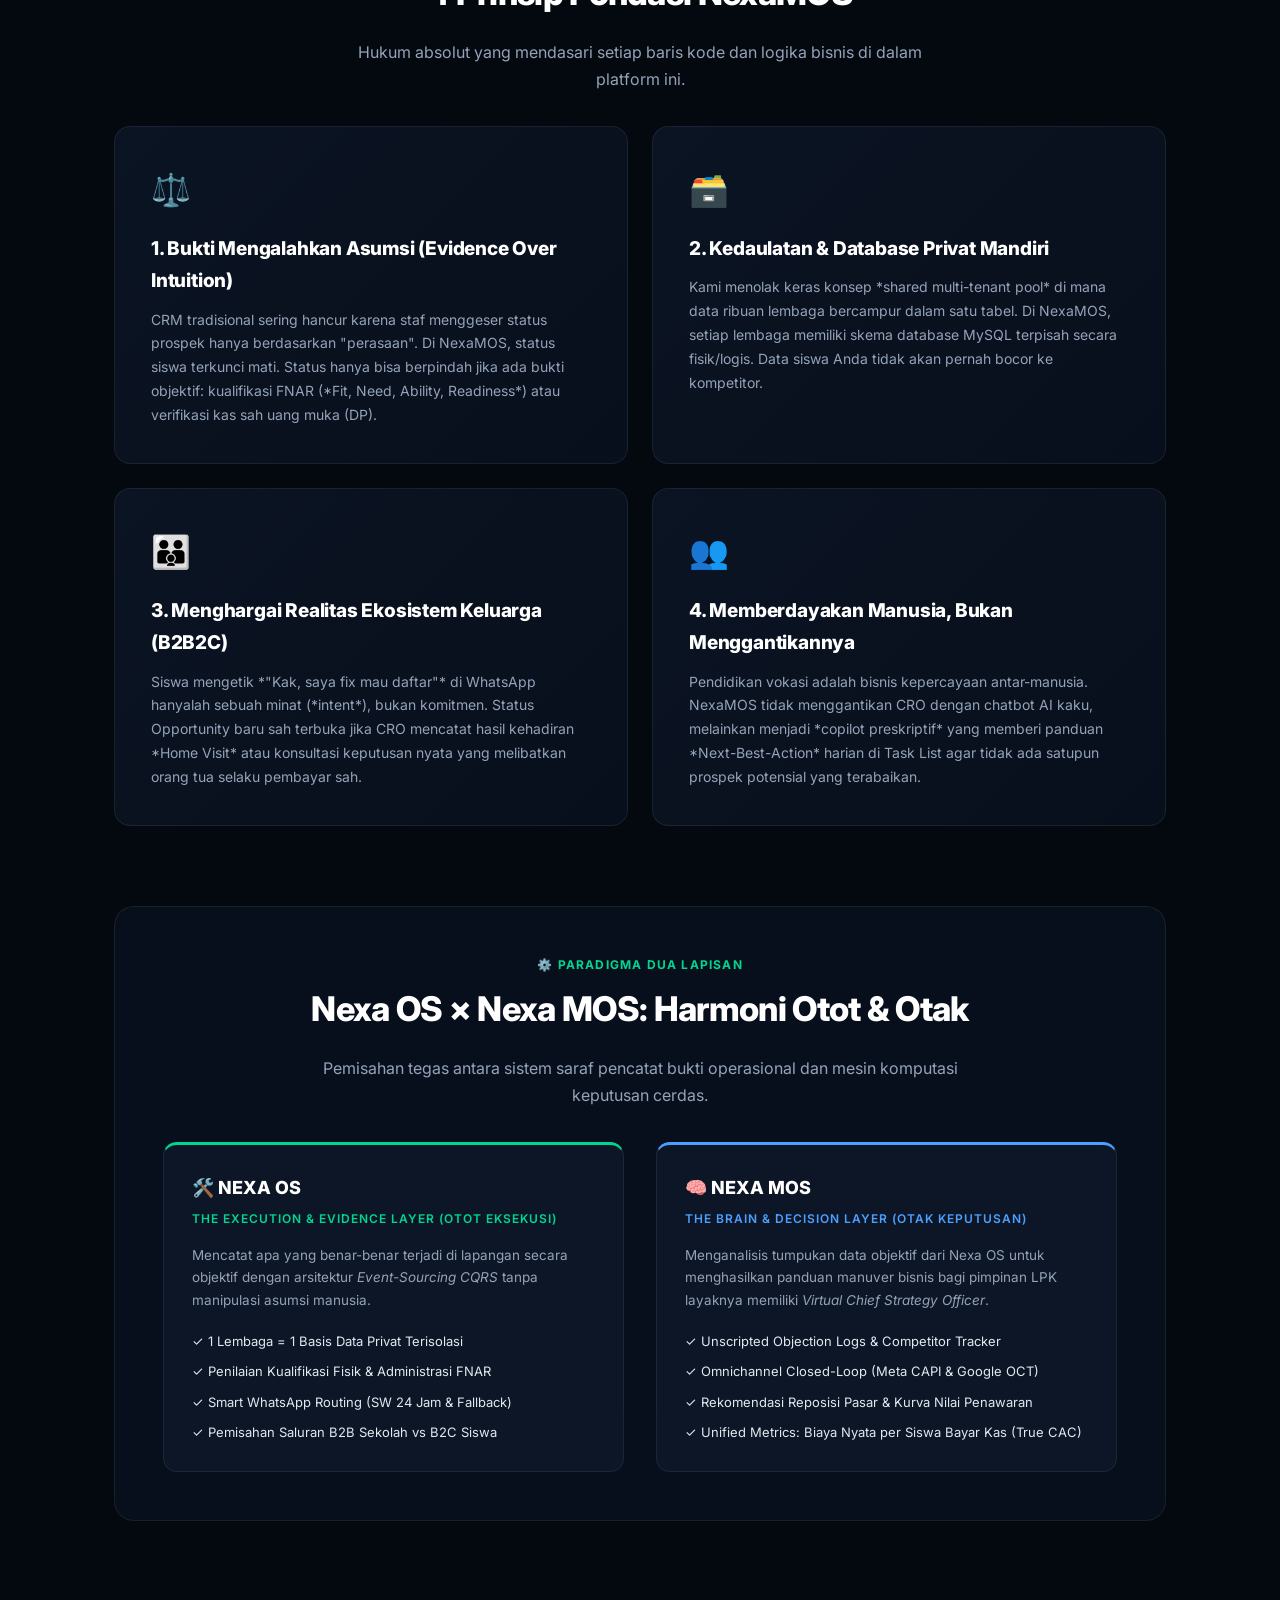
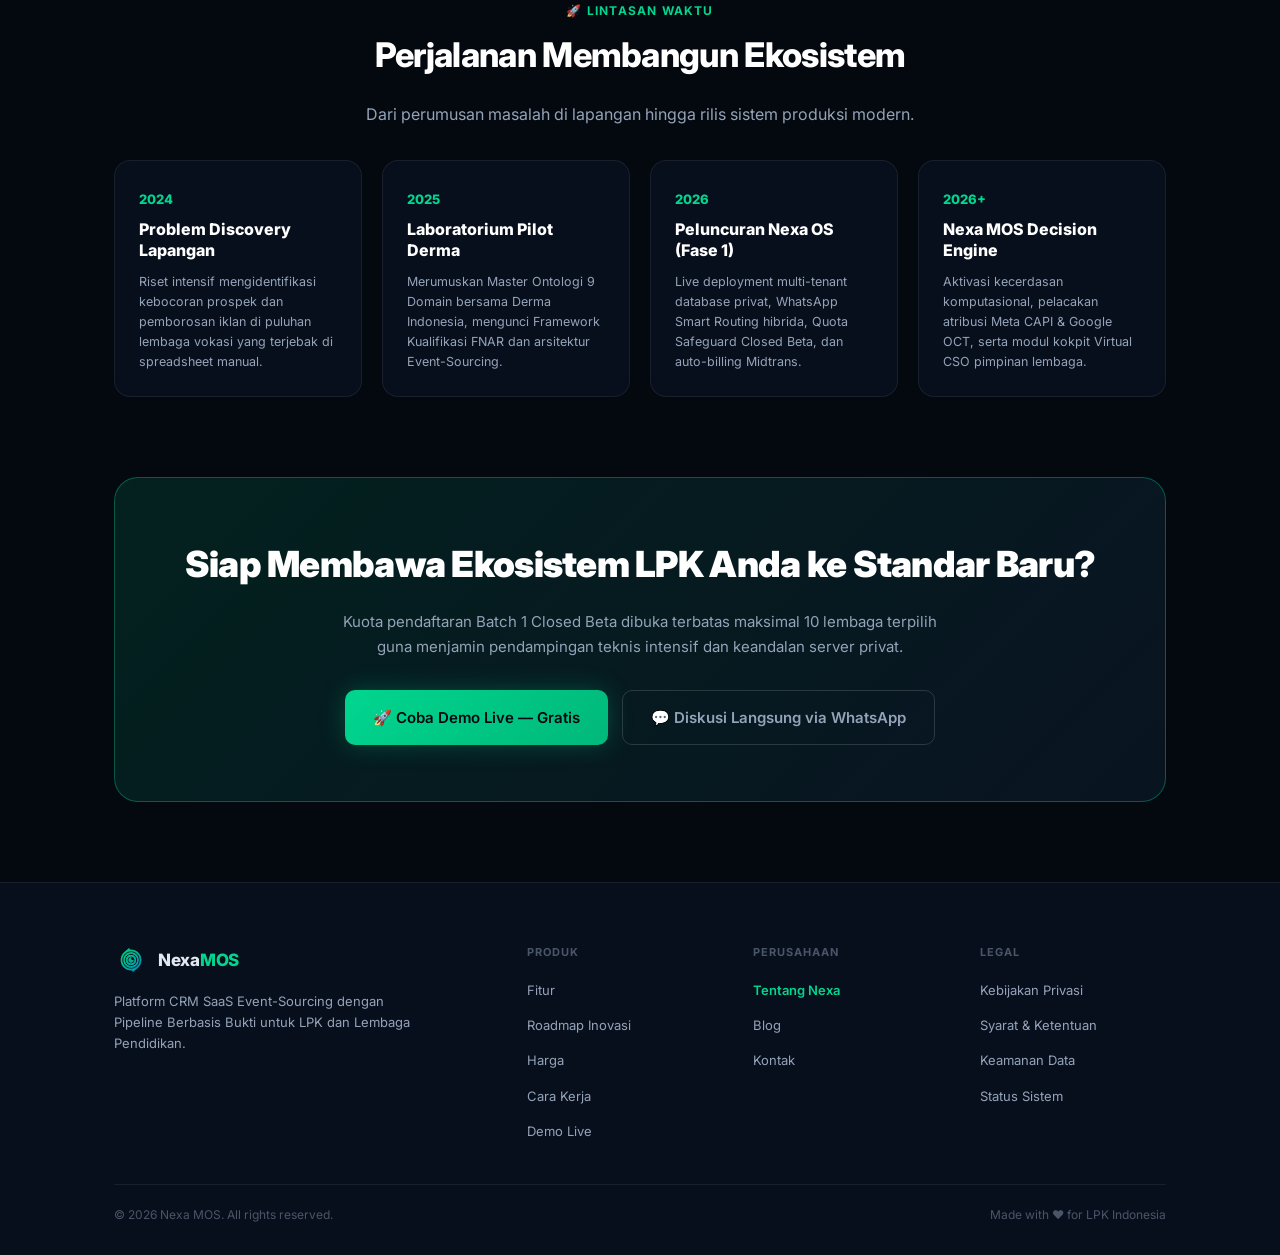
==== commit 84a0edd2: "feat: add i18n support with new localization script and update HTML pages" ====
--- a/about.html
+++ b/about.html
@@ -951,8 +951,10 @@
     <a href="/#pricing" onclick="toggleMenu()">Harga</a>
     <a href="/blog" onclick="toggleMenu()">Blog</a>
     <div style="margin-top:28px;display:flex;flex-direction:column;gap:12px">
-      <a href="https://crm.nexamos.cloud/login" target="_blank" class="btn bg" style="justify-content:center">Demo Live &#8599;</a>
-      <a href="https://crm.nexamos.cloud/login" target="_blank" class="btn bp" style="justify-content:center">Masuk CRM</a>
+      <a href="https://crm.nexamos.cloud/login" target="_blank" class="btn bg" style="justify-content:center">Demo Live
+        &#8599;</a>
+      <a href="https://crm.nexamos.cloud/login" target="_blank" class="btn bp" style="justify-content:center">Masuk
+        CRM</a>
     </div>
   </div>
 
@@ -973,7 +975,9 @@
         <span class="highlight">Membangun CRM Berbasis Bukti Nyata.</span>
       </h1>
       <p class="hero-lead">
-        NexaMOS lahir dari rasa frustrasi melihat ribuan calon siswa vokasi dan miliaran rupiah anggaran LPK lenyap di spreadsheet yang rapuh dan grup WhatsApp yang kacau. Kami membangun sistem saraf digital yang memadukan disiplin penjualan lapangan dengan ketelitian data enterprise.
+        NexaMOS lahir dari rasa frustrasi melihat ribuan calon siswa vokasi dan miliaran rupiah anggaran LPK lenyap di
+        spreadsheet yang rapuh dan grup WhatsApp yang kacau. Kami membangun sistem saraf digital yang memadukan disiplin
+        penjualan lapangan dengan ketelitian data enterprise.
       </p>
     </div>
   </header>
@@ -1006,18 +1010,27 @@
       <div class="narrative-content">
         <div>
           <p>
-            Di atas kertas, industri SaaS dunia dibanjiri nama-nama raksasa seperti Salesforce, HubSpot, atau Pipedrive. Namun ketika perangkat lunak tersebut dipaksakan masuk ke Lembaga Pelatihan Kerja (LPK), Lembaga Kursus dan Pelatihan (LKP), dan sekolah vokasi di Indonesia, sistem itu langsung <strong>runtuh menghadapi kenyataan lapangan</strong>.
+            Di atas kertas, industri SaaS dunia dibanjiri nama-nama raksasa seperti Salesforce, HubSpot, atau Pipedrive.
+            Namun ketika perangkat lunak tersebut dipaksakan masuk ke Lembaga Pelatihan Kerja (LPK), Lembaga Kursus dan
+            Pelatihan (LKP), dan sekolah vokasi di Indonesia, sistem itu langsung <strong>runtuh menghadapi kenyataan
+              lapangan</strong>.
           </p>
           <p>
-            CRM konvensional dibangun dengan asumsi dunia Barat: calon pembeli adalah individu otonom yang bisa langsung gesek kartu kredit dalam hitungan hari. Mereka tidak paham bahwa anak SMA/SMK yang mendaftar program magang luar negeri (Jepang, Jerman, Korea) membutuhkan <strong>siklus pendampingan 6 hingga 12 bulan</strong>.
+            CRM konvensional dibangun dengan asumsi dunia Barat: calon pembeli adalah individu otonom yang bisa langsung
+            gesek kartu kredit dalam hitungan hari. Mereka tidak paham bahwa anak SMA/SMK yang mendaftar program magang
+            luar negeri (Jepang, Jerman, Korea) membutuhkan <strong>siklus pendampingan 6 hingga 12 bulan</strong>.
           </p>
         </div>
         <div>
           <p>
-            Keputusan biaya belasan hingga puluhan juta rupiah tidak diputuskan sendirian oleh anak. Ada <strong>Jaring Keputusan Kolektif (B2B2C Buying Unit)</strong>: orang tua pemegang veto finansial, guru BK sekolah asal sebagai validator, dan teman sebaya sebagai pembukti sosial (*social proof*).
+            Keputusan biaya belasan hingga puluhan juta rupiah tidak diputuskan sendirian oleh anak. Ada <strong>Jaring
+              Keputusan Kolektif (B2B2C Buying Unit)</strong>: orang tua pemegang veto finansial, guru BK sekolah asal
+            sebagai validator, dan teman sebaya sebagai pembukti sosial (*social proof*).
           </p>
           <p>
-            NexaMOS tidak dirancang di ruang rapat yang sejuk. Sistem ini dirumuskan dan diuji langsung melalui laboratorium operasional bersama <strong>Derma Indonesia</strong> sebagai pilot tenant—memastikan setiap fitur menjawab jerit payah CRO dan pimpinan lembaga di lapangan.
+            NexaMOS tidak dirancang di ruang rapat yang sejuk. Sistem ini dirumuskan dan diuji langsung melalui
+            laboratorium operasional bersama <strong>Derma Indonesia</strong> sebagai pilot tenant—memastikan setiap
+            fitur menjawab jerit payah CRO dan pimpinan lembaga di lapangan.
           </p>
         </div>
       </div>
@@ -1028,7 +1041,8 @@
       <div style="text-align:center">
         <div class="section-eyebrow">&#128737;&#65039; Konstitusi Kami</div>
         <h2 class="section-heading">4 Prinsip Fondasi NexaMOS</h2>
-        <p style="color:var(--tx2);max-width:600px;margin:0 auto">Hukum absolut yang mendasari setiap baris kode dan logika bisnis di dalam platform ini.</p>
+        <p style="color:var(--tx2);max-width:600px;margin:0 auto">Hukum absolut yang mendasari setiap baris kode dan
+          logika bisnis di dalam platform ini.</p>
       </div>
 
       <div class="bento-grid">
@@ -1036,7 +1050,9 @@
           <span class="bento-icon">&#9878;&#65039;</span>
           <div class="bento-title">1. Bukti Mengalahkan Asumsi (Evidence Over Intuition)</div>
           <div class="bento-desc">
-            CRM tradisional sering hancur karena staf menggeser status prospek hanya berdasarkan "perasaan". Di NexaMOS, status siswa terkunci mati. Status hanya bisa berpindah jika ada bukti objektif: kualifikasi FNAR (*Fit, Need, Ability, Readiness*) atau verifikasi kas sah uang muka (DP).
+            CRM tradisional sering hancur karena staf menggeser status prospek hanya berdasarkan "perasaan". Di NexaMOS,
+            status siswa terkunci mati. Status hanya bisa berpindah jika ada bukti objektif: kualifikasi FNAR (*Fit,
+            Need, Ability, Readiness*) atau verifikasi kas sah uang muka (DP).
           </div>
         </div>
 
@@ -1044,7 +1060,9 @@
           <span class="bento-icon">&#128451;&#65039;</span>
           <div class="bento-title">2. Kedaulatan &amp; Database Privat Mandiri</div>
           <div class="bento-desc">
-            Kami menolak keras konsep *shared multi-tenant pool* di mana data ribuan lembaga bercampur dalam satu tabel. Di NexaMOS, setiap lembaga memiliki skema database MySQL terpisah secara fisik/logis. Data siswa Anda tidak akan pernah bocor ke kompetitor.
+            Kami menolak keras konsep *shared multi-tenant pool* di mana data ribuan lembaga bercampur dalam satu tabel.
+            Di NexaMOS, setiap lembaga memiliki skema database MySQL terpisah secara fisik/logis. Data siswa Anda tidak
+            akan pernah bocor ke kompetitor.
           </div>
         </div>
 
@@ -1052,7 +1070,9 @@
           <span class="bento-icon">&#128106;</span>
           <div class="bento-title">3. Menghargai Realitas Ekosistem Keluarga (B2B2C)</div>
           <div class="bento-desc">
-            Siswa mengetik *"Kak, saya fix mau daftar"* di WhatsApp hanyalah sebuah minat (*intent*), bukan komitmen. Status Opportunity baru sah terbuka jika CRO mencatat hasil kehadiran *Home Visit* atau konsultasi keputusan nyata yang melibatkan orang tua selaku pembayar sah.
+            Siswa mengetik *"Kak, saya fix mau daftar"* di WhatsApp hanyalah sebuah minat (*intent*), bukan komitmen.
+            Status Opportunity baru sah terbuka jika CRO mencatat hasil kehadiran *Home Visit* atau konsultasi keputusan
+            nyata yang melibatkan orang tua selaku pembayar sah.
           </div>
         </div>
 
@@ -1060,7 +1080,9 @@
           <span class="bento-icon">&#128101;</span>
           <div class="bento-title">4. Memberdayakan Manusia, Bukan Menggantikannya</div>
           <div class="bento-desc">
-            Pendidikan vokasi adalah bisnis kepercayaan antar-manusia. NexaMOS tidak menggantikan CRO dengan chatbot AI kaku, melainkan menjadi *copilot preskriptif* yang memberi panduan *Next-Best-Action* harian di Task List agar tidak ada satupun prospek potensial yang terabaikan.
+            Pendidikan vokasi adalah bisnis kepercayaan antar-manusia. NexaMOS tidak menggantikan CRO dengan chatbot AI
+            kaku, melainkan menjadi *copilot preskriptif* yang memberi panduan *Next-Best-Action* harian di Task List
+            agar tidak ada satupun prospek potensial yang terabaikan.
           </div>
         </div>
       </div>
@@ -1071,7 +1093,8 @@
       <div style="text-align:center">
         <div class="section-eyebrow">&#9881;&#65039; Paradigma Dua Lapisan</div>
         <h2 class="section-heading">Nexa OS &times; Nexa MOS: Harmoni Otot &amp; Otak</h2>
-        <p style="color:var(--tx2);max-width:680px;margin:0 auto">Pemisahan tegas antara sistem saraf pencatat bukti operasional dan mesin komputasi keputusan cerdas.</p>
+        <p style="color:var(--tx2);max-width:680px;margin:0 auto">Pemisahan tegas antara sistem saraf pencatat bukti
+          operasional dan mesin komputasi keputusan cerdas.</p>
       </div>
 
       <div class="dual-grid">
@@ -1079,7 +1102,8 @@
           <div class="dual-col-title">&#128736;&#65039; NEXA OS</div>
           <div class="dual-col-sub">The Execution &amp; Evidence Layer (Otot Eksekusi)</div>
           <div class="dual-col-desc">
-            Mencatat apa yang benar-benar terjadi di lapangan secara objektif dengan arsitektur <em>Event-Sourcing CQRS</em> tanpa manipulasi asumsi manusia.
+            Mencatat apa yang benar-benar terjadi di lapangan secara objektif dengan arsitektur <em>Event-Sourcing
+              CQRS</em> tanpa manipulasi asumsi manusia.
           </div>
           <ul class="dual-list">
             <li>&#10003; 1 Lembaga = 1 Basis Data Privat Terisolasi</li>
@@ -1093,7 +1117,8 @@
           <div class="dual-col-title">&#129504; NEXA MOS</div>
           <div class="dual-col-sub">The Brain &amp; Decision Layer (Otak Keputusan)</div>
           <div class="dual-col-desc">
-            Menganalisis tumpukan data objektif dari Nexa OS untuk menghasilkan panduan manuver bisnis bagi pimpinan LPK layaknya memiliki <em>Virtual Chief Strategy Officer</em>.
+            Menganalisis tumpukan data objektif dari Nexa OS untuk menghasilkan panduan manuver bisnis bagi pimpinan LPK
+            layaknya memiliki <em>Virtual Chief Strategy Officer</em>.
           </div>
           <ul class="dual-list">
             <li>&#10003; Unscripted Objection Logs &amp; Competitor Tracker</li>
@@ -1105,7 +1130,7 @@
       </div>
     </section>
 
-    <!-- Founder's Note Section -->
+    <!-- Founder's Note Section 
     <section class="founder-section">
       <div class="founder-card">
         <div class="founder-photo-wrap">
@@ -1147,39 +1172,44 @@
           </div>
         </div>
       </div>
-    </section>
+    </section> -->
 
     <!-- Milestone Timeline -->
     <section class="timeline-section">
       <div style="text-align:center">
         <div class="section-eyebrow">&#128640; Lintasan Waktu</div>
         <h2 class="section-heading">Perjalanan Membangun Ekosistem</h2>
-        <p style="color:var(--tx2);max-width:600px;margin:0 auto">Dari perumusan masalah di lapangan hingga rilis sistem produksi modern.</p>
+        <p style="color:var(--tx2);max-width:600px;margin:0 auto">Dari perumusan masalah di lapangan hingga rilis sistem
+          produksi modern.</p>
       </div>
 
       <div class="timeline-cards">
         <div class="t-card">
           <span class="t-year">2024</span>
           <div class="t-title">Problem Discovery Lapangan</div>
-          <div class="t-desc">Riset intensif mengidentifikasi kebocoran prospek dan pemborosan iklan di puluhan lembaga vokasi yang terjebak di spreadsheet manual.</div>
+          <div class="t-desc">Riset intensif mengidentifikasi kebocoran prospek dan pemborosan iklan di puluhan lembaga
+            vokasi yang terjebak di spreadsheet manual.</div>
         </div>
 
         <div class="t-card">
           <span class="t-year">2025</span>
           <div class="t-title">Laboratorium Pilot Derma</div>
-          <div class="t-desc">Merumuskan Master Ontologi 9 Domain bersama Derma Indonesia, mengunci Framework Kualifikasi FNAR dan arsitektur Event-Sourcing.</div>
+          <div class="t-desc">Merumuskan Master Ontologi 9 Domain bersama Derma Indonesia, mengunci Framework
+            Kualifikasi FNAR dan arsitektur Event-Sourcing.</div>
         </div>
 
         <div class="t-card">
           <span class="t-year">2026</span>
           <div class="t-title">Peluncuran Nexa OS (Fase 1)</div>
-          <div class="t-desc">Live deployment multi-tenant database privat, WhatsApp Smart Routing hibrida, Quota Safeguard Closed Beta, dan auto-billing Midtrans.</div>
+          <div class="t-desc">Live deployment multi-tenant database privat, WhatsApp Smart Routing hibrida, Quota
+            Safeguard Closed Beta, dan auto-billing Midtrans.</div>
         </div>
 
         <div class="t-card">
           <span class="t-year">2026+</span>
           <div class="t-title">Nexa MOS Decision Engine</div>
-          <div class="t-desc">Aktivasi kecerdasan komputasional, pelacakan atribusi Meta CAPI &amp; Google OCT, serta modul kokpit Virtual CSO pimpinan lembaga.</div>
+          <div class="t-desc">Aktivasi kecerdasan komputasional, pelacakan atribusi Meta CAPI &amp; Google OCT, serta
+            modul kokpit Virtual CSO pimpinan lembaga.</div>
         </div>
       </div>
     </section>
@@ -1188,13 +1218,16 @@
     <section class="about-cta-box">
       <h2 class="cta-title">Siap Membawa Ekosistem LPK Anda ke Standar Baru?</h2>
       <p class="cta-sub">
-        Kuota pendaftaran Batch 1 Closed Beta dibuka terbatas maksimal 10 lembaga terpilih guna menjamin pendampingan teknis intensif dan keandalan server privat.
+        Kuota pendaftaran Batch 1 Closed Beta dibuka terbatas maksimal 10 lembaga terpilih guna menjamin pendampingan
+        teknis intensif dan keandalan server privat.
       </p>
       <div style="display:flex;justify-content:center;gap:14px;flex-wrap:wrap">
-        <a href="https://crm.nexamos.cloud/login" target="_blank" class="btn bp" style="padding:14px 28px;font-size:15px">
+        <a href="https://crm.nexamos.cloud/login" target="_blank" class="btn bp"
+          style="padding:14px 28px;font-size:15px">
           &#128640; Coba Demo Live &mdash; Gratis
         </a>
-        <a href="https://wa.me/6285659024775?text=Halo%20Wishnu,%20saya%20tertarik%20konsultasi%20mengenai%20NexaMOS" target="_blank" class="btn bg" style="padding:14px 28px;font-size:15px">
+        <a href="https://wa.me/6285659024775?text=Halo%20Wishnu,%20saya%20tertarik%20konsultasi%20mengenai%20NexaMOS"
+          target="_blank" class="btn bg" style="padding:14px 28px;font-size:15px">
           &#128172; Diskusi Langsung via WhatsApp
         </a>
       </div>
@@ -1257,4 +1290,4 @@
   </script>
 </body>
 
-</html>
+</html>
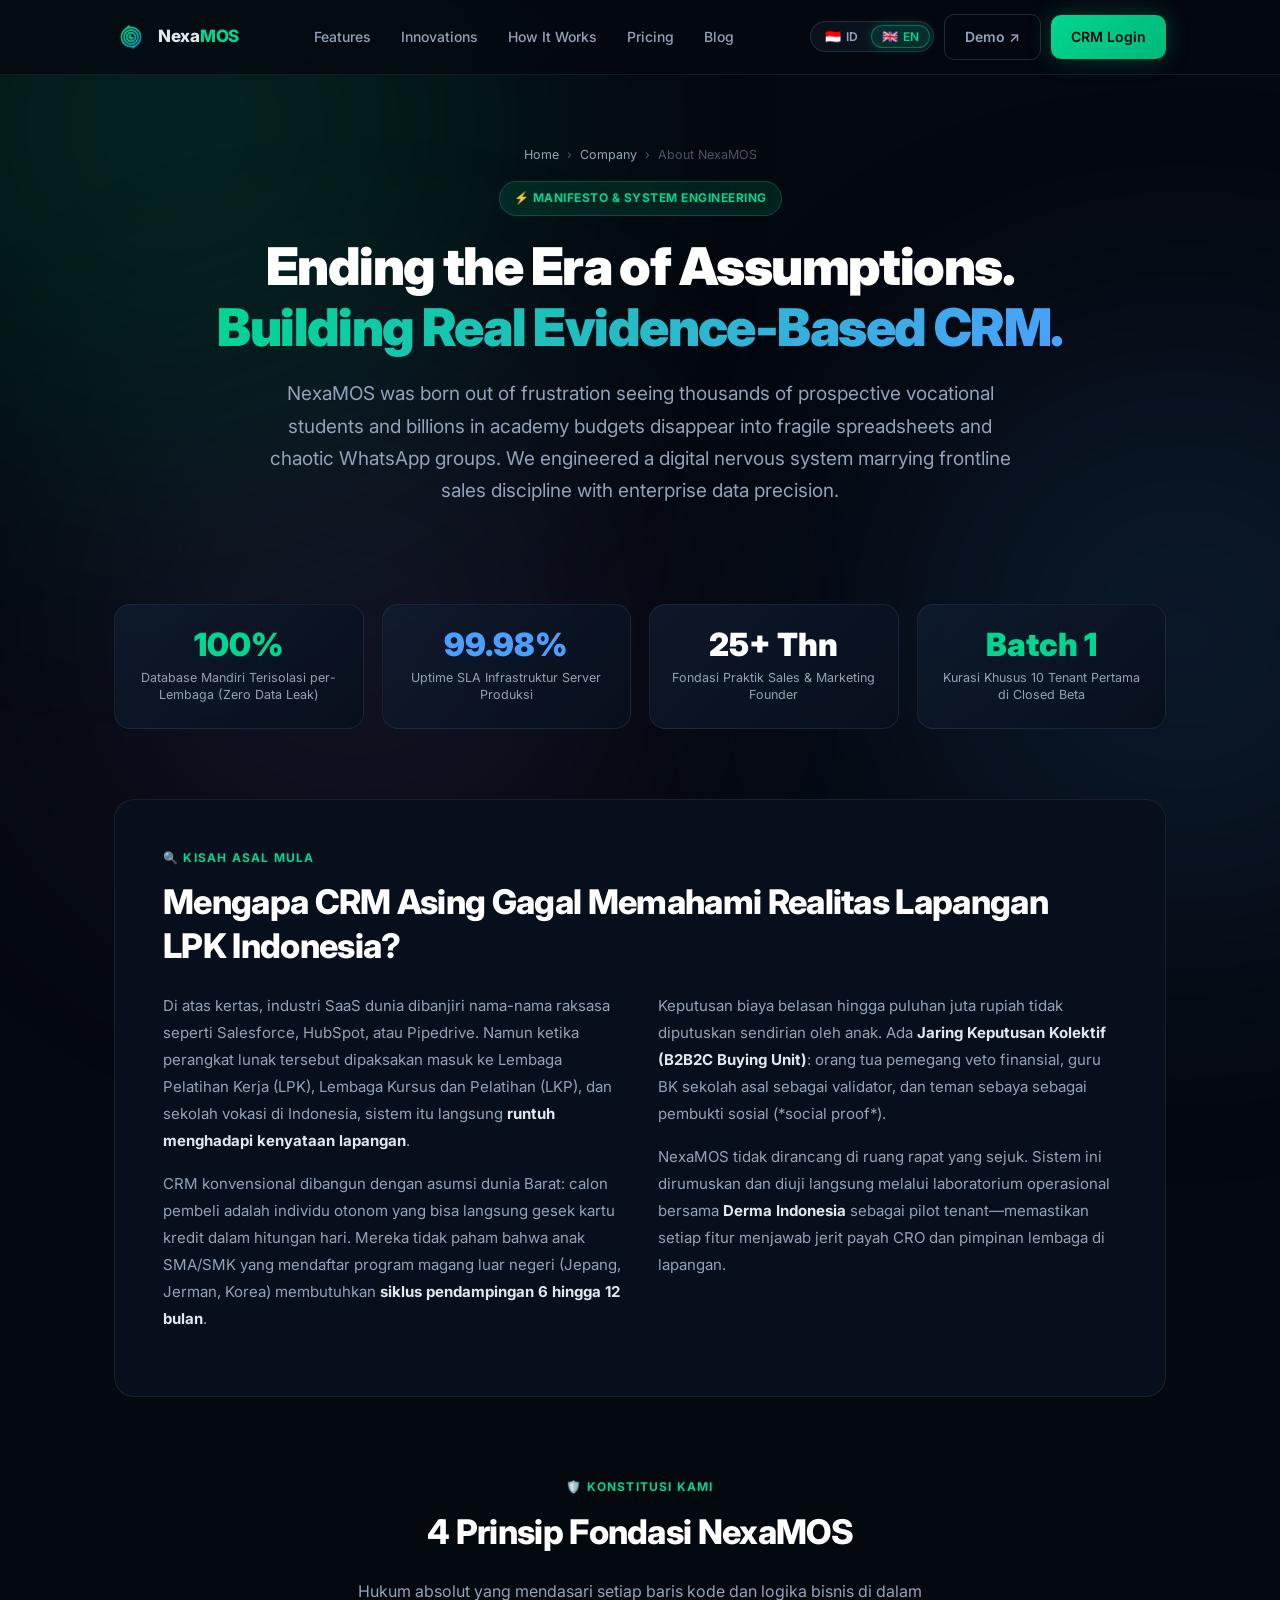
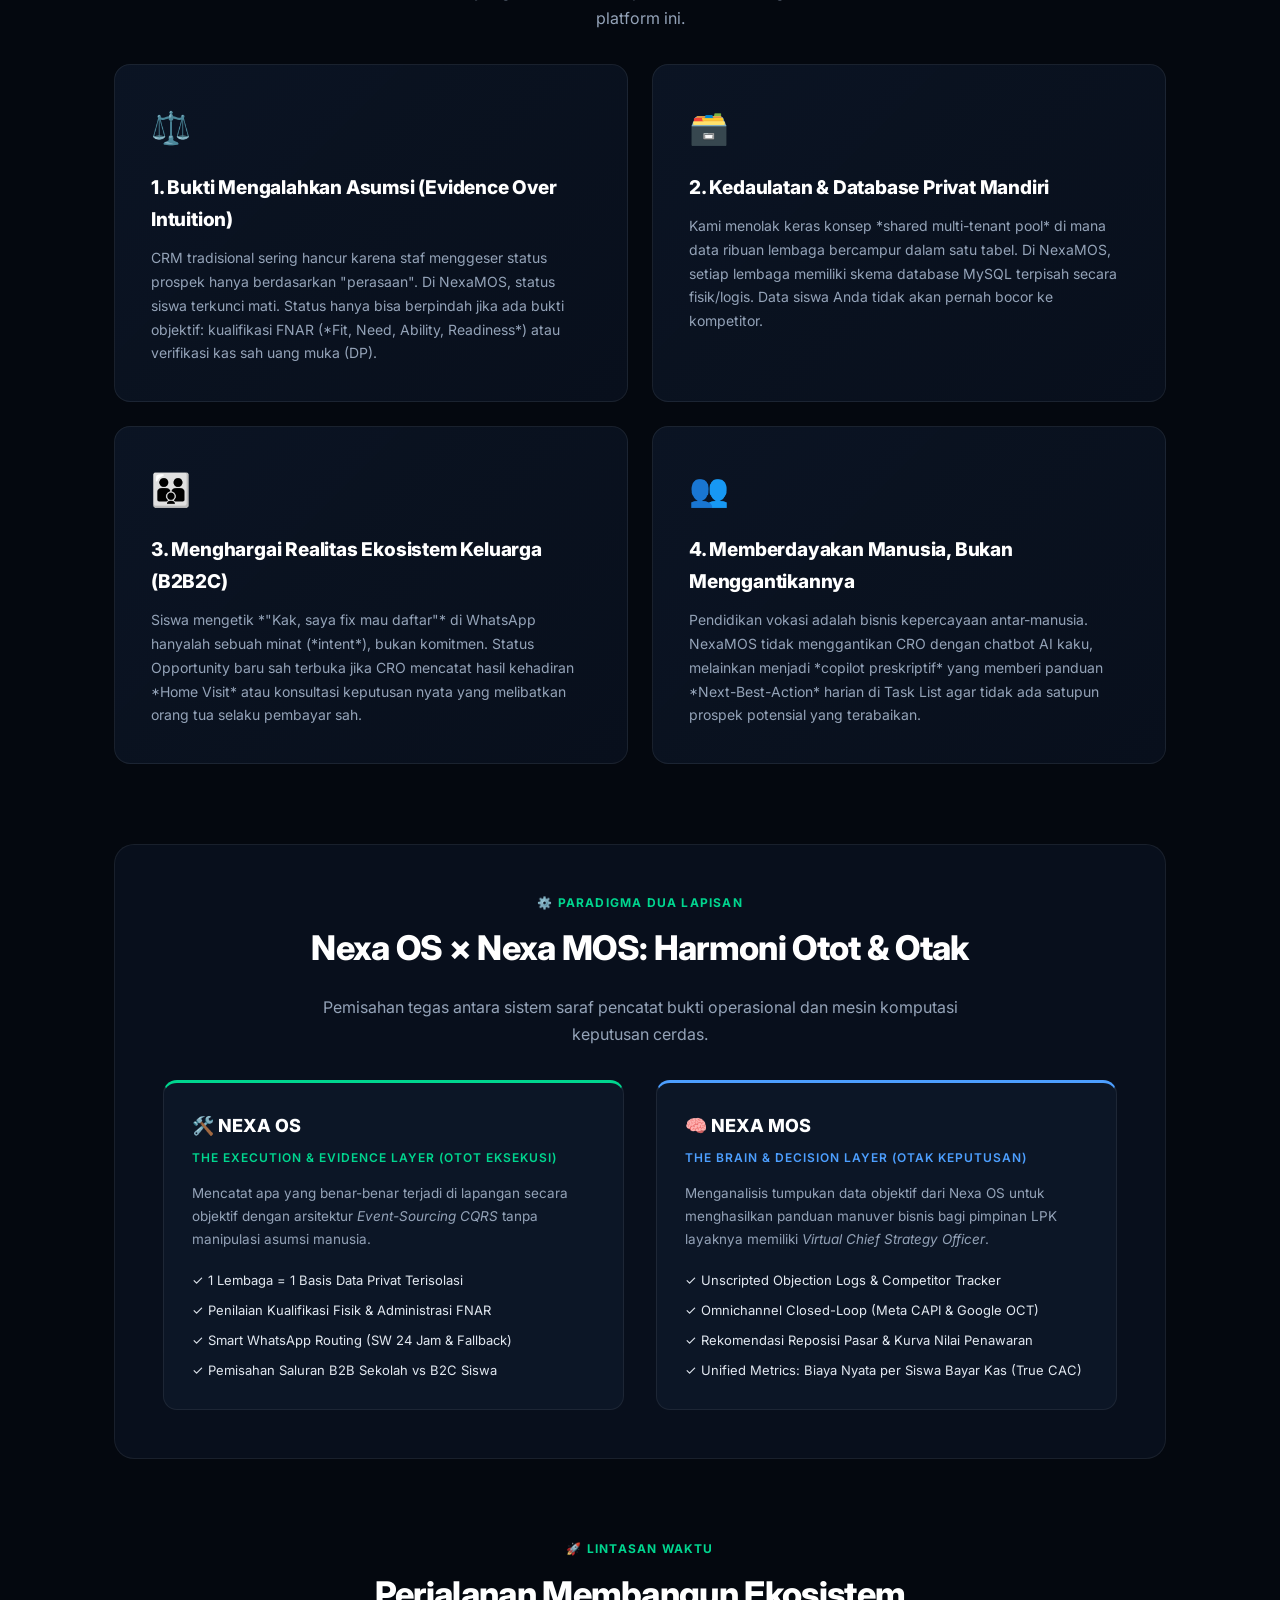
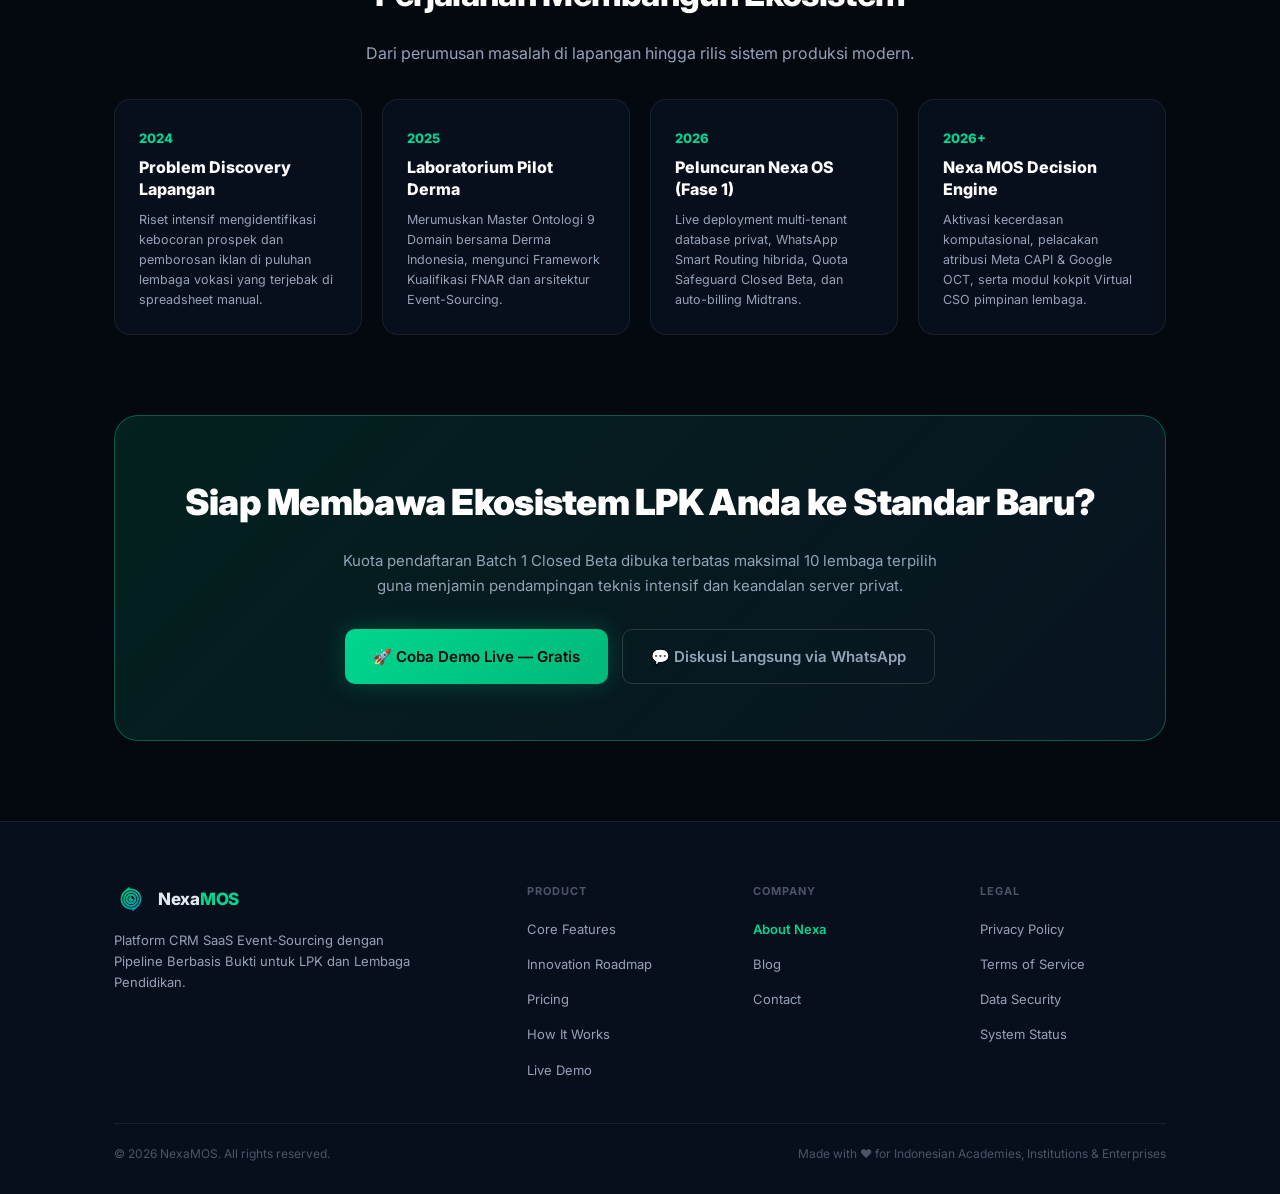
==== commit 79a53b6b: "feat: add internationalization (i18n) support and language switcher across site pages" ====
--- a/about.html
+++ b/about.html
@@ -16,6 +16,9 @@
   <meta property="og:image" content="https://nexamos.cloud/og-image.png">
   <meta name="twitter:card" content="summary_large_image">
   <meta name="robots" content="index, follow">
+
+  <!-- Internationalization (i18n) Engine -->
+  <script src="/i18n.js"></script>
 
   <link rel="preconnect" href="https://fonts.googleapis.com">
   <link href="https://fonts.googleapis.com/css2?family=Inter:wght@300;400;500;600;700;800;900&display=swap"
@@ -221,8 +224,76 @@
       color: var(--tx);
     }
 
+    /* Language Switcher Styling */
+    .lang-switch-wrap {
+      display: inline-flex;
+      align-items: center;
+      background: rgba(14, 23, 38, 0.7);
+      border: 1px solid rgba(255, 255, 255, 0.12);
+      border-radius: 20px;
+      padding: 3px;
+      backdrop-filter: blur(12px);
+      -webkit-backdrop-filter: blur(12px);
+      gap: 2px;
+      user-select: none;
+    }
+
+    .lang-btn {
+      display: inline-flex;
+      align-items: center;
+      gap: 5px;
+      background: transparent;
+      border: 1px solid transparent;
+      border-radius: 16px;
+      padding: 4px 10px;
+      font-size: 12px;
+      font-weight: 600;
+      color: var(--tx2);
+      cursor: pointer;
+      font-family: inherit;
+      transition: all 0.2s cubic-bezier(0.4, 0, 0.2, 1);
+      line-height: 1;
+    }
+
+    .lang-btn:hover {
+      color: var(--tx);
+      background: rgba(255, 255, 255, 0.05);
+    }
+
+    .lang-btn.active {
+      background: rgba(0, 214, 143, 0.15);
+      border-color: rgba(0, 214, 143, 0.4);
+      color: var(--gr);
+      box-shadow: 0 0 12px rgba(0, 214, 143, 0.25);
+    }
+
+    .lang-btn .lang-flag {
+      font-size: 13px;
+      line-height: 1;
+    }
+
+    .nav-mob-actions {
+      display: none;
+      align-items: center;
+      gap: 10px;
+    }
+
+    .mm-lang-row {
+      display: flex;
+      align-items: center;
+      justify-content: space-between;
+      padding: 14px 0;
+      border-bottom: 1px solid var(--bd);
+      margin-bottom: 8px;
+    }
+
+    .mm-lang-label {
+      font-size: 14px;
+      font-weight: 600;
+      color: var(--tx2);
+    }
+
     .hb {
-      display: none;
       background: none;
       border: 1px solid var(--bdh);
       border-radius: 8px;
@@ -870,6 +941,10 @@
         display: none;
       }
 
+      .nav-mob-actions {
+        display: inline-flex;
+      }
+
       .hb {
         display: block;
       }
@@ -921,17 +996,37 @@
         <span class="lt">Nexa<span>MOS</span></span>
       </a>
       <div class="nl">
-        <a href="/#features">Fitur</a>
-        <a href="/#innovations">Inovasi</a>
-        <a href="/#how">Cara Kerja</a>
-        <a href="/#pricing">Harga</a>
-        <a href="/blog">Blog</a>
+        <a href="/#features" data-i18n="nav_features">Fitur</a>
+        <a href="/#innovations" data-i18n="nav_innovations">Inovasi</a>
+        <a href="/#how" data-i18n="nav_how">Cara Kerja</a>
+        <a href="/#pricing" data-i18n="nav_pricing">Harga</a>
+        <a href="/blog" data-i18n="nav_blog">Blog</a>
       </div>
       <div class="ne">
-        <a href="https://crm.nexamos.cloud/login" target="_blank" class="btn bg">Demo &#8599;</a>
-        <a href="https://crm.nexamos.cloud/login" target="_blank" class="btn bp">Masuk CRM</a>
-      </div>
-      <button class="hb" id="hb" aria-label="Menu Mobile">&#9776; Menu</button>
+        <!-- Language Switcher Desktop -->
+        <div class="lang-switch-wrap" role="group" aria-label="Pilih Bahasa / Language Selection">
+          <button type="button" class="lang-btn" data-lang="id" onclick="setLanguage('id')">
+            <span class="lang-flag">🇮🇩</span> ID
+          </button>
+          <button type="button" class="lang-btn active" data-lang="en" onclick="setLanguage('en')">
+            <span class="lang-flag">🇬🇧</span> EN
+          </button>
+        </div>
+        <a href="https://crm.nexamos.cloud/login" target="_blank" class="btn bg" data-i18n="nav_demo_btn">Demo &#8599;</a>
+        <a href="https://crm.nexamos.cloud/login" target="_blank" class="btn bp" data-i18n="nav_login_crm">Masuk CRM</a>
+      </div>
+      <div class="nav-mob-actions">
+        <!-- Language Switcher Mobile Nav -->
+        <div class="lang-switch-wrap" role="group" aria-label="Pilih Bahasa / Language Selection">
+          <button type="button" class="lang-btn" data-lang="id" onclick="setLanguage('id')">
+            <span class="lang-flag">🇮🇩</span> ID
+          </button>
+          <button type="button" class="lang-btn active" data-lang="en" onclick="setLanguage('en')">
+            <span class="lang-flag">🇬🇧</span> EN
+          </button>
+        </div>
+        <button class="hb" id="hb" aria-label="Menu Mobile" data-i18n="nav_menu_btn">&#9776; Menu</button>
+      </div>
     </div>
   </nav>
 
@@ -945,16 +1040,26 @@
       <button type="button" onclick="toggleMenu()" aria-label="Tutup Menu"
         style="background:none;border:1px solid var(--bdh);color:var(--tx2);font-size:18px;border-radius:8px;padding:6px 12px;cursor:pointer">&#10005;</button>
     </div>
-    <a href="/" onclick="toggleMenu()">Beranda</a>
-    <a href="/#features" onclick="toggleMenu()">Fitur</a>
-    <a href="/#innovations" onclick="toggleMenu()">Inovasi</a>
-    <a href="/#pricing" onclick="toggleMenu()">Harga</a>
-    <a href="/blog" onclick="toggleMenu()">Blog</a>
+    <!-- Mobile Menu Language Row -->
+    <div class="mm-lang-row">
+      <span class="mm-lang-label" data-i18n="nav_lang_label">Bahasa / Language:</span>
+      <div class="lang-switch-wrap" role="group">
+        <button type="button" class="lang-btn" data-lang="id" onclick="setLanguage('id')">
+          <span class="lang-flag">🇮🇩</span> ID
+        </button>
+        <button type="button" class="lang-btn active" data-lang="en" onclick="setLanguage('en')">
+          <span class="lang-flag">🇬🇧</span> EN
+        </button>
+      </div>
+    </div>
+    <a href="/" onclick="toggleMenu()" data-i18n="nav_home">Beranda</a>
+    <a href="/#features" onclick="toggleMenu()" data-i18n="nav_features">Fitur</a>
+    <a href="/#innovations" onclick="toggleMenu()" data-i18n="nav_innovations">Inovasi</a>
+    <a href="/#pricing" onclick="toggleMenu()" data-i18n="nav_pricing">Harga</a>
+    <a href="/blog" onclick="toggleMenu()" data-i18n="nav_blog">Blog</a>
     <div style="margin-top:28px;display:flex;flex-direction:column;gap:12px">
-      <a href="https://crm.nexamos.cloud/login" target="_blank" class="btn bg" style="justify-content:center">Demo Live
-        &#8599;</a>
-      <a href="https://crm.nexamos.cloud/login" target="_blank" class="btn bp" style="justify-content:center">Masuk
-        CRM</a>
+      <a href="https://crm.nexamos.cloud/login" target="_blank" class="btn bg" style="justify-content:center" data-i18n="nav_demo_live">Demo Live &#8599;</a>
+      <a href="https://crm.nexamos.cloud/login" target="_blank" class="btn bp" style="justify-content:center" data-i18n="nav_login_crm">Masuk CRM</a>
     </div>
   </div>
 
@@ -962,19 +1067,19 @@
   <header class="about-hero">
     <div class="w">
       <div class="breadcrumb">
-        <a href="/">Beranda</a>
+        <a href="/" data-i18n="bc_home">Beranda</a>
         <span>&rsaquo;</span>
-        <a href="/about">Perusahaan</a>
+        <a href="/about" data-i18n="bc_company">Perusahaan</a>
         <span>&rsaquo;</span>
-        <span>Tentang NexaMOS</span>
+        <span data-i18n="bc_about">Tentang NexaMOS</span>
       </div>
       <br>
-      <div class="pill-badge">&#9889; Manifesto &amp; Rekayasa Sistem</div>
-      <h1 class="hero-title">
+      <div class="pill-badge" data-i18n="about_badge">&#9889; Manifesto &amp; Rekayasa Sistem</div>
+      <h1 class="hero-title" data-i18n="about_hero_title">
         Mengakhiri Era Asumsi.<br>
         <span class="highlight">Membangun CRM Berbasis Bukti Nyata.</span>
       </h1>
-      <p class="hero-lead">
+      <p class="hero-lead" data-i18n="about_hero_lead">
         NexaMOS lahir dari rasa frustrasi melihat ribuan calon siswa vokasi dan miliaran rupiah anggaran LPK lenyap di
         spreadsheet yang rapuh dan grup WhatsApp yang kacau. Kami membangun sistem saraf digital yang memadukan disiplin
         penjualan lapangan dengan ketelitian data enterprise.
@@ -1246,36 +1351,36 @@
           <p>Platform CRM SaaS Event-Sourcing dengan Pipeline Berbasis Bukti untuk LPK dan Lembaga Pendidikan.</p>
         </div>
         <div class="fcol">
-          <h5>Produk</h5>
+          <h5 data-i18n="footer_col_product">Produk</h5>
           <ul>
-            <li><a href="/#features">Fitur</a></li>
-            <li><a href="/#innovations">Roadmap Inovasi</a></li>
-            <li><a href="/#pricing">Harga</a></li>
-            <li><a href="/#how">Cara Kerja</a></li>
-            <li><a href="https://crm.nexamos.cloud/login" target="_blank">Demo Live</a></li>
+            <li><a href="/#features" data-i18n="footer_features">Fitur</a></li>
+            <li><a href="/#innovations" data-i18n="footer_innovations">Roadmap Inovasi</a></li>
+            <li><a href="/#pricing" data-i18n="footer_pricing">Harga</a></li>
+            <li><a href="/#how" data-i18n="footer_how">Cara Kerja</a></li>
+            <li><a href="https://crm.nexamos.cloud/login" target="_blank" data-i18n="footer_demo">Demo Live</a></li>
           </ul>
         </div>
         <div class="fcol">
-          <h5>Perusahaan</h5>
+          <h5 data-i18n="footer_col_company">Perusahaan</h5>
           <ul>
-            <li><a href="/about" style="color:var(--gr);font-weight:600">Tentang Nexa</a></li>
-            <li><a href="/blog">Blog</a></li>
-            <li><a href="https://wa.me/6285659024775" target="_blank">Kontak</a></li>
+            <li><a href="/about" style="color:var(--gr);font-weight:600" data-i18n="footer_about">Tentang Nexa</a></li>
+            <li><a href="/blog" data-i18n="footer_blog">Blog</a></li>
+            <li><a href="https://wa.me/6285659024775" target="_blank" data-i18n="footer_contact">Kontak</a></li>
           </ul>
         </div>
         <div class="fcol">
-          <h5>Legal</h5>
+          <h5 data-i18n="footer_col_legal">Legal</h5>
           <ul>
-            <li><a href="/privacy">Kebijakan Privasi</a></li>
-            <li><a href="/terms">Syarat &amp; Ketentuan</a></li>
-            <li><a href="/security">Keamanan Data</a></li>
-            <li><a href="/status">Status Sistem</a></li>
+            <li><a href="/privacy" data-i18n="footer_privacy">Kebijakan Privasi</a></li>
+            <li><a href="/terms" data-i18n="footer_terms">Syarat &amp; Ketentuan</a></li>
+            <li><a href="/security" data-i18n="footer_security">Keamanan Data</a></li>
+            <li><a href="/status" data-i18n="footer_status">Status Sistem</a></li>
           </ul>
         </div>
       </div>
       <div class="fbot">
-        <span>&copy; 2026 Nexa MOS. All rights reserved.</span>
-        <span>Made with &#10084;&#65039; for LPK Indonesia</span>
+        <span data-i18n="footer_copy">&copy; 2026 NexaMOS. All rights reserved.</span>
+        <span data-i18n="footer_made_with">Made with &#10084;&#65039; for LPK, Lembaga &amp; Bisnis Indonesia</span>
       </div>
     </div>
   </footer>
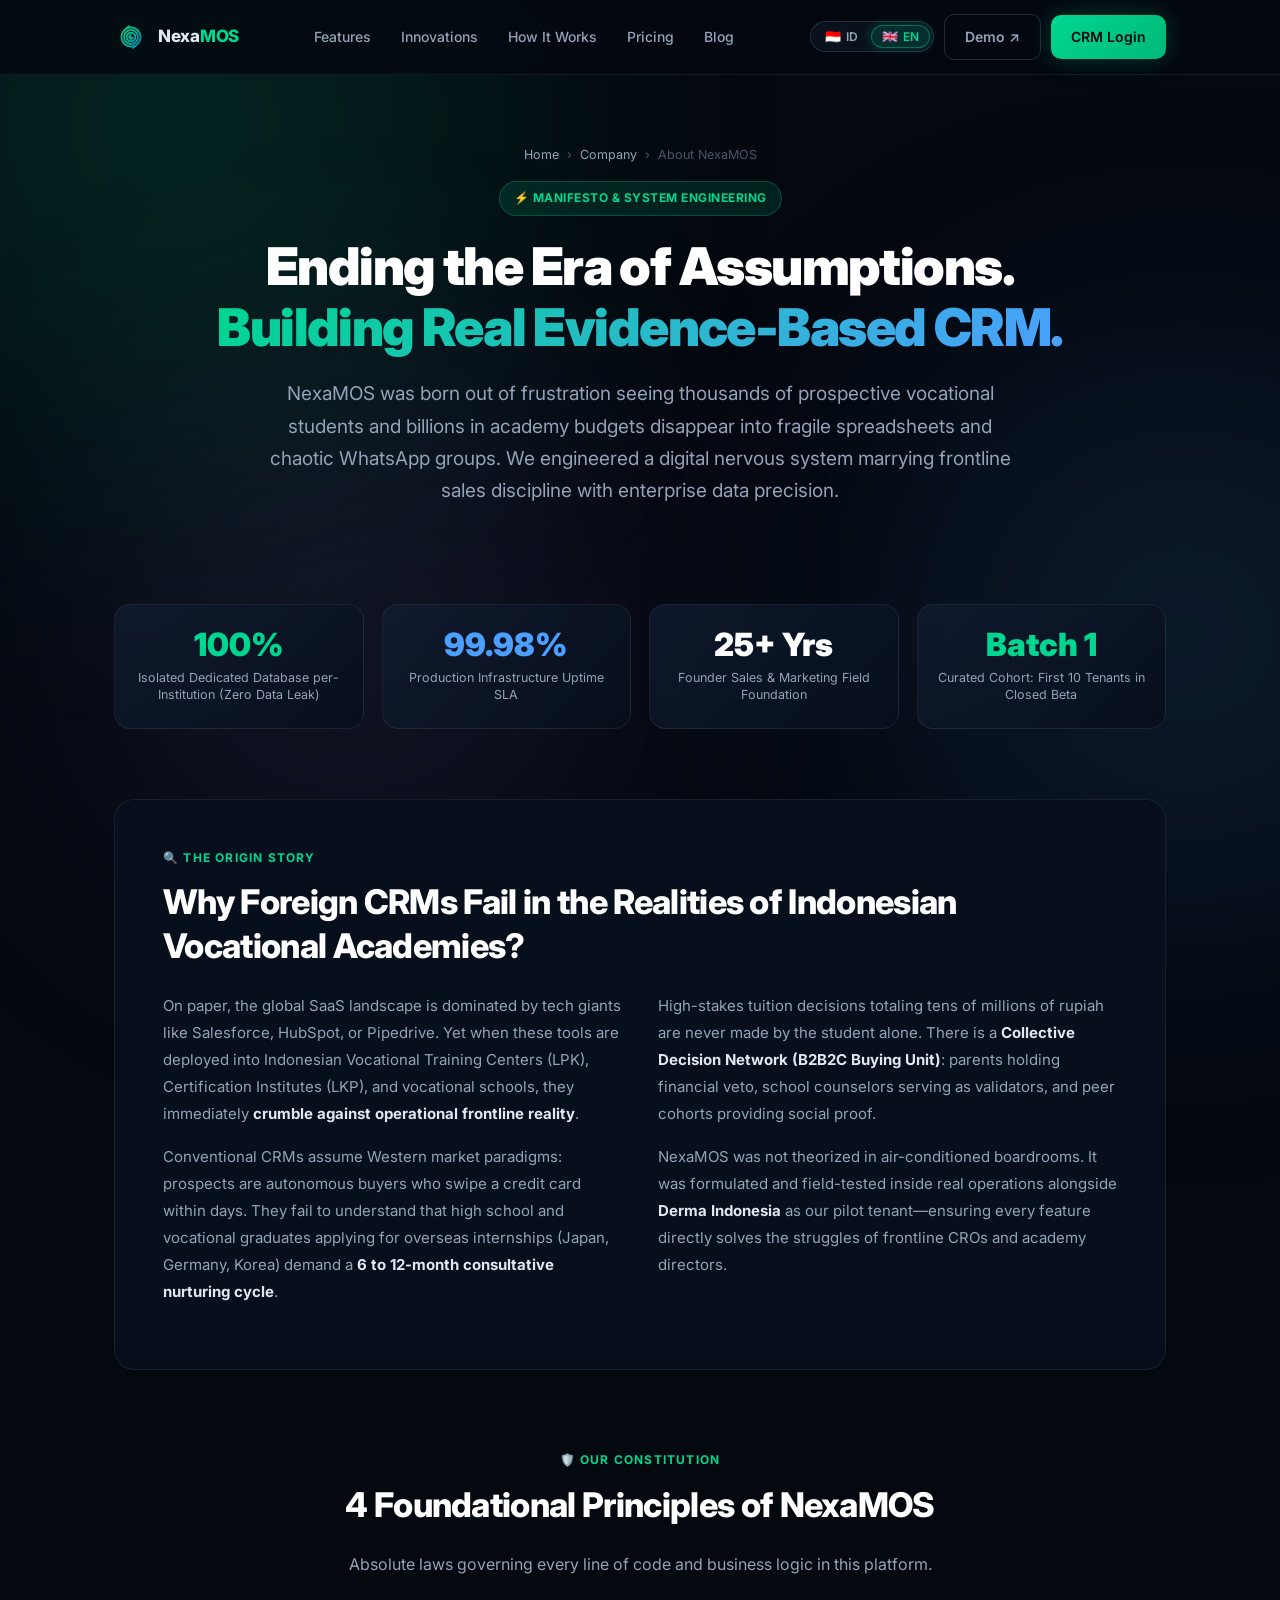
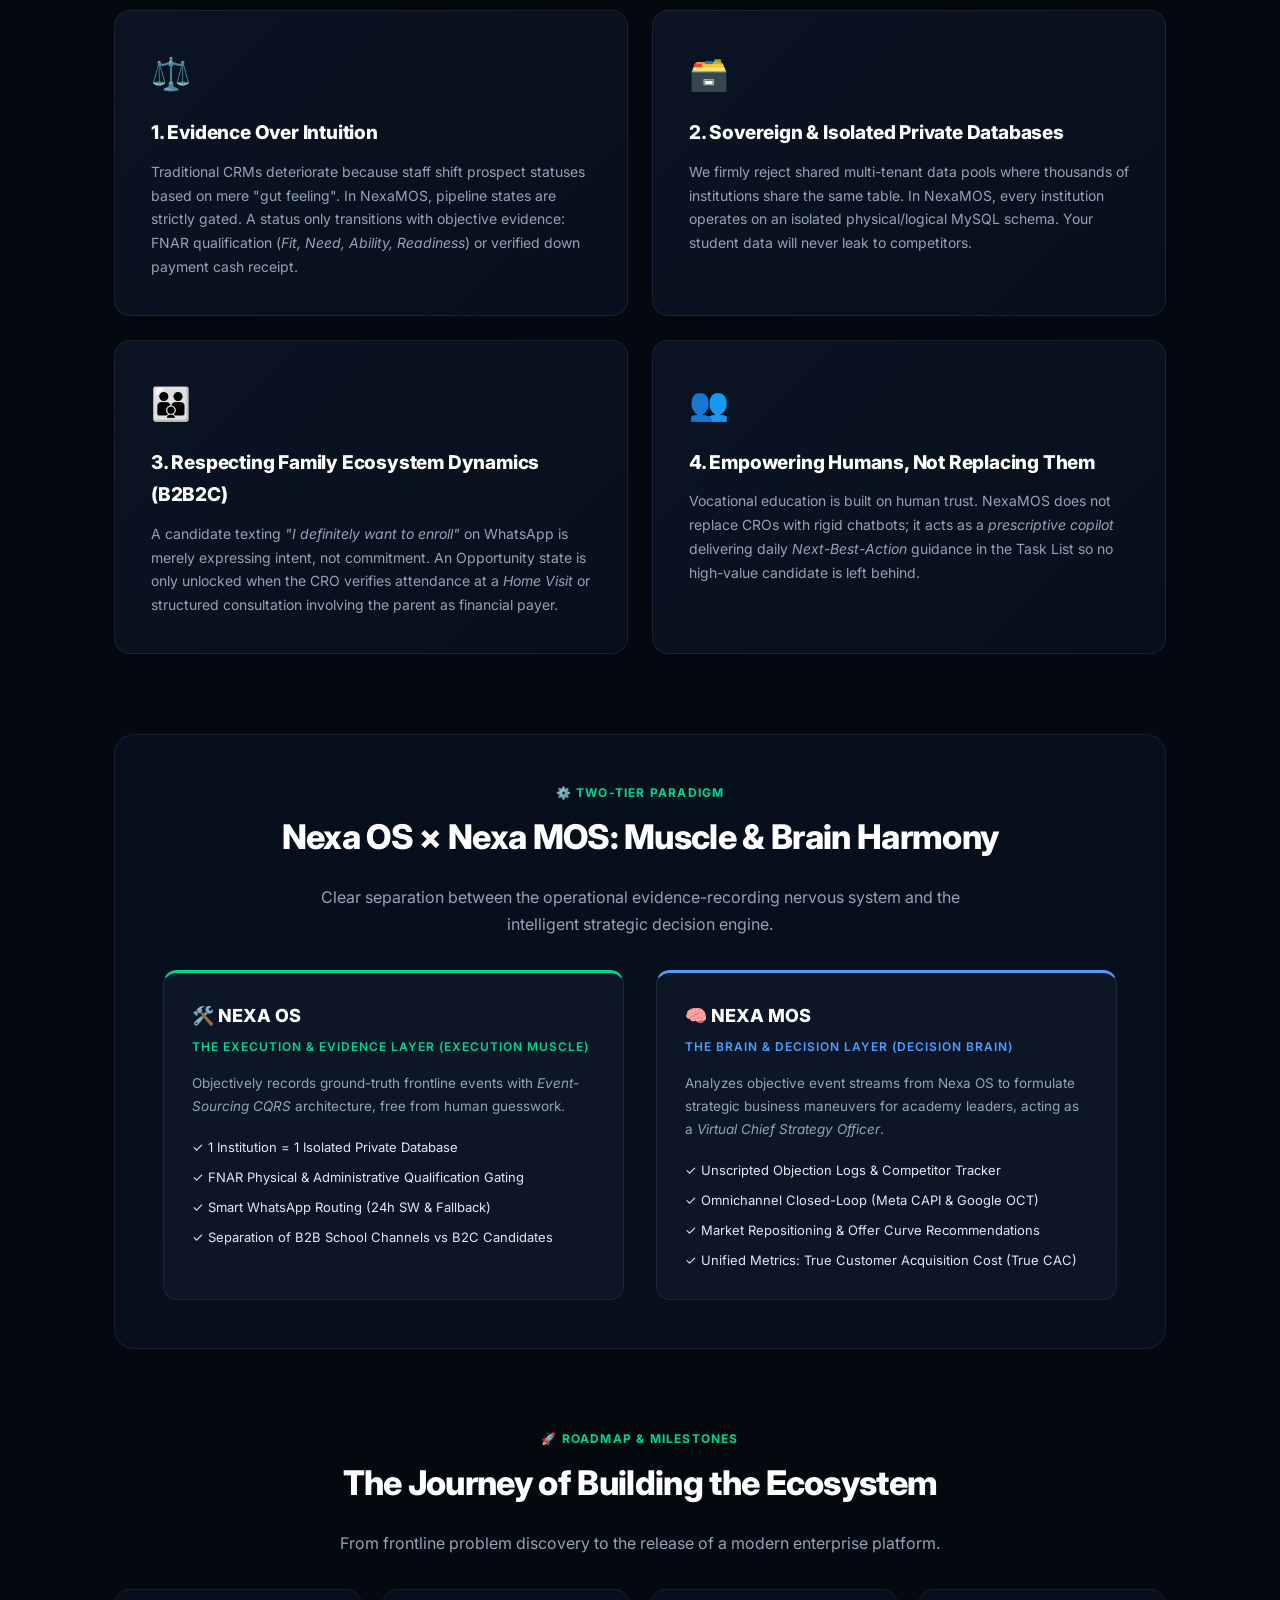
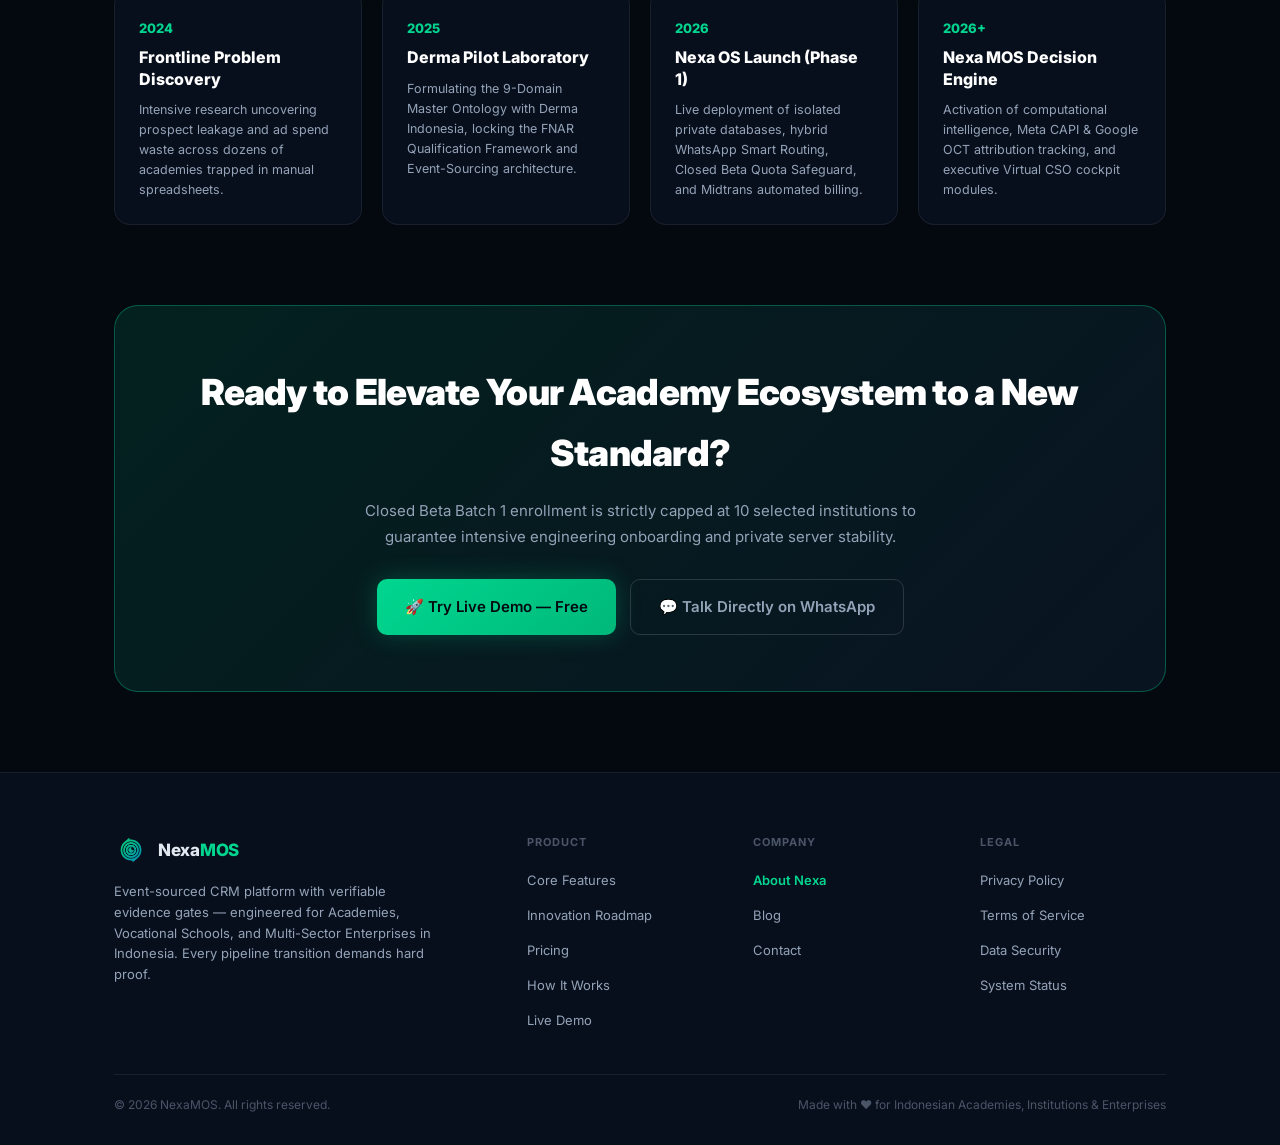
==== commit 349e753a: "dual lang" ====
--- a/about.html
+++ b/about.html
@@ -294,13 +294,27 @@
     }
 
     .hb {
+      display: none;
+      align-items: center;
+      justify-content: center;
       background: none;
       border: 1px solid var(--bdh);
       border-radius: 8px;
-      padding: 8px 12px;
+      width: 36px;
+      height: 36px;
+      padding: 0;
       cursor: pointer;
       color: var(--tx2);
-      font-size: 14px;
+      font-size: 18px;
+      line-height: 1;
+      font-family: inherit;
+      transition: all .2s;
+    }
+
+    .hb:hover {
+      color: var(--tx);
+      border-color: var(--bd);
+      background: var(--bg4);
     }
 
     .mm {
@@ -946,7 +960,7 @@
       }
 
       .hb {
-        display: block;
+        display: inline-flex;
       }
 
       .fg {
@@ -1025,7 +1039,7 @@
             <span class="lang-flag">🇬🇧</span> EN
           </button>
         </div>
-        <button class="hb" id="hb" aria-label="Menu Mobile" data-i18n="nav_menu_btn">&#9776; Menu</button>
+        <button class="hb" id="hb" aria-label="Menu" data-i18n="nav_menu_btn">&#9776;</button>
       </div>
     </div>
   </nav>
@@ -1092,47 +1106,47 @@
     <div class="stats-ribbon">
       <div class="stat-card">
         <div class="stat-number green">100%</div>
-        <div class="stat-label">Database Mandiri Terisolasi per-Lembaga (Zero Data Leak)</div>
+        <div class="stat-label" data-i18n="about_stat1_label">Database Mandiri Terisolasi per-Lembaga (Zero Data Leak)</div>
       </div>
       <div class="stat-card">
         <div class="stat-number blue">99.98%</div>
-        <div class="stat-label">Uptime SLA Infrastruktur Server Produksi</div>
+        <div class="stat-label" data-i18n="about_stat2_label">Uptime SLA Infrastruktur Server Produksi</div>
       </div>
       <div class="stat-card">
-        <div class="stat-number">25+ Thn</div>
-        <div class="stat-label">Fondasi Praktik Sales &amp; Marketing Founder</div>
+        <div class="stat-number" data-i18n="about_stat3_num">25+ Thn</div>
+        <div class="stat-label" data-i18n="about_stat3_label">Fondasi Praktik Sales &amp; Marketing Founder</div>
       </div>
       <div class="stat-card">
-        <div class="stat-number green">Batch 1</div>
-        <div class="stat-label">Kurasi Khusus 10 Tenant Pertama di Closed Beta</div>
+        <div class="stat-number green" data-i18n="about_stat4_num">Batch 1</div>
+        <div class="stat-label" data-i18n="about_stat4_label">Kurasi Khusus 10 Tenant Pertama di Closed Beta</div>
       </div>
     </div>
 
     <!-- Narrative Section: The Origin Story -->
     <section class="narrative-box">
-      <div class="section-eyebrow">&#128269; Kisah Asal Mula</div>
-      <h2 class="section-heading">Mengapa CRM Asing Gagal Memahami Realitas Lapangan LPK Indonesia?</h2>
+      <div class="section-eyebrow" data-i18n="about_story_eyebrow">&#128269; Kisah Asal Mula</div>
+      <h2 class="section-heading" data-i18n="about_story_heading">Mengapa CRM Asing Gagal Memahami Realitas Lapangan LPK Indonesia?</h2>
       <div class="narrative-content">
         <div>
-          <p>
+          <p data-i18n="about_story_p1">
             Di atas kertas, industri SaaS dunia dibanjiri nama-nama raksasa seperti Salesforce, HubSpot, atau Pipedrive.
             Namun ketika perangkat lunak tersebut dipaksakan masuk ke Lembaga Pelatihan Kerja (LPK), Lembaga Kursus dan
             Pelatihan (LKP), dan sekolah vokasi di Indonesia, sistem itu langsung <strong>runtuh menghadapi kenyataan
               lapangan</strong>.
           </p>
-          <p>
+          <p data-i18n="about_story_p2">
             CRM konvensional dibangun dengan asumsi dunia Barat: calon pembeli adalah individu otonom yang bisa langsung
             gesek kartu kredit dalam hitungan hari. Mereka tidak paham bahwa anak SMA/SMK yang mendaftar program magang
             luar negeri (Jepang, Jerman, Korea) membutuhkan <strong>siklus pendampingan 6 hingga 12 bulan</strong>.
           </p>
         </div>
         <div>
-          <p>
+          <p data-i18n="about_story_p3">
             Keputusan biaya belasan hingga puluhan juta rupiah tidak diputuskan sendirian oleh anak. Ada <strong>Jaring
               Keputusan Kolektif (B2B2C Buying Unit)</strong>: orang tua pemegang veto finansial, guru BK sekolah asal
             sebagai validator, dan teman sebaya sebagai pembukti sosial (*social proof*).
           </p>
-          <p>
+          <p data-i18n="about_story_p4">
             NexaMOS tidak dirancang di ruang rapat yang sejuk. Sistem ini dirumuskan dan diuji langsung melalui
             laboratorium operasional bersama <strong>Derma Indonesia</strong> sebagai pilot tenant—memastikan setiap
             fitur menjawab jerit payah CRO dan pimpinan lembaga di lapangan.
@@ -1144,17 +1158,17 @@
     <!-- Bento Grid: Core Values -->
     <section class="bento-section">
       <div style="text-align:center">
-        <div class="section-eyebrow">&#128737;&#65039; Konstitusi Kami</div>
-        <h2 class="section-heading">4 Prinsip Fondasi NexaMOS</h2>
-        <p style="color:var(--tx2);max-width:600px;margin:0 auto">Hukum absolut yang mendasari setiap baris kode dan
+        <div class="section-eyebrow" data-i18n="about_bento_eyebrow">&#128737;&#65039; Konstitusi Kami</div>
+        <h2 class="section-heading" data-i18n="about_bento_heading">4 Prinsip Fondasi NexaMOS</h2>
+        <p style="color:var(--tx2);max-width:600px;margin:0 auto" data-i18n="about_bento_sub">Hukum absolut yang mendasari setiap baris kode dan
           logika bisnis di dalam platform ini.</p>
       </div>
 
       <div class="bento-grid">
         <div class="bento-card">
           <span class="bento-icon">&#9878;&#65039;</span>
-          <div class="bento-title">1. Bukti Mengalahkan Asumsi (Evidence Over Intuition)</div>
-          <div class="bento-desc">
+          <div class="bento-title" data-i18n="about_bento_c1_title">1. Bukti Mengalahkan Asumsi (Evidence Over Intuition)</div>
+          <div class="bento-desc" data-i18n="about_bento_c1_desc">
             CRM tradisional sering hancur karena staf menggeser status prospek hanya berdasarkan "perasaan". Di NexaMOS,
             status siswa terkunci mati. Status hanya bisa berpindah jika ada bukti objektif: kualifikasi FNAR (*Fit,
             Need, Ability, Readiness*) atau verifikasi kas sah uang muka (DP).
@@ -1163,8 +1177,8 @@
 
         <div class="bento-card">
           <span class="bento-icon">&#128451;&#65039;</span>
-          <div class="bento-title">2. Kedaulatan &amp; Database Privat Mandiri</div>
-          <div class="bento-desc">
+          <div class="bento-title" data-i18n="about_bento_c2_title">2. Kedaulatan &amp; Database Privat Mandiri</div>
+          <div class="bento-desc" data-i18n="about_bento_c2_desc">
             Kami menolak keras konsep *shared multi-tenant pool* di mana data ribuan lembaga bercampur dalam satu tabel.
             Di NexaMOS, setiap lembaga memiliki skema database MySQL terpisah secara fisik/logis. Data siswa Anda tidak
             akan pernah bocor ke kompetitor.
@@ -1173,8 +1187,8 @@
 
         <div class="bento-card">
           <span class="bento-icon">&#128106;</span>
-          <div class="bento-title">3. Menghargai Realitas Ekosistem Keluarga (B2B2C)</div>
-          <div class="bento-desc">
+          <div class="bento-title" data-i18n="about_bento_c3_title">3. Menghargai Realitas Ekosistem Keluarga (B2B2C)</div>
+          <div class="bento-desc" data-i18n="about_bento_c3_desc">
             Siswa mengetik *"Kak, saya fix mau daftar"* di WhatsApp hanyalah sebuah minat (*intent*), bukan komitmen.
             Status Opportunity baru sah terbuka jika CRO mencatat hasil kehadiran *Home Visit* atau konsultasi keputusan
             nyata yang melibatkan orang tua selaku pembayar sah.
@@ -1183,8 +1197,8 @@
 
         <div class="bento-card">
           <span class="bento-icon">&#128101;</span>
-          <div class="bento-title">4. Memberdayakan Manusia, Bukan Menggantikannya</div>
-          <div class="bento-desc">
+          <div class="bento-title" data-i18n="about_bento_c4_title">4. Memberdayakan Manusia, Bukan Menggantikannya</div>
+          <div class="bento-desc" data-i18n="about_bento_c4_desc">
             Pendidikan vokasi adalah bisnis kepercayaan antar-manusia. NexaMOS tidak menggantikan CRO dengan chatbot AI
             kaku, melainkan menjadi *copilot preskriptif* yang memberi panduan *Next-Best-Action* harian di Task List
             agar tidak ada satupun prospek potensial yang terabaikan.
@@ -1196,124 +1210,80 @@
     <!-- Dual Engine Section: Nexa OS x Nexa MOS -->
     <section class="dual-engine-section">
       <div style="text-align:center">
-        <div class="section-eyebrow">&#9881;&#65039; Paradigma Dua Lapisan</div>
-        <h2 class="section-heading">Nexa OS &times; Nexa MOS: Harmoni Otot &amp; Otak</h2>
-        <p style="color:var(--tx2);max-width:680px;margin:0 auto">Pemisahan tegas antara sistem saraf pencatat bukti
+        <div class="section-eyebrow" data-i18n="about_dual_eyebrow">&#9881;&#65039; Paradigma Dua Lapisan</div>
+        <h2 class="section-heading" data-i18n="about_dual_heading">Nexa OS &times; Nexa MOS: Harmoni Otot &amp; Otak</h2>
+        <p style="color:var(--tx2);max-width:680px;margin:0 auto" data-i18n="about_dual_sub">Pemisahan tegas antara sistem saraf pencatat bukti
           operasional dan mesin komputasi keputusan cerdas.</p>
       </div>
 
       <div class="dual-grid">
         <div class="dual-col os">
-          <div class="dual-col-title">&#128736;&#65039; NEXA OS</div>
-          <div class="dual-col-sub">The Execution &amp; Evidence Layer (Otot Eksekusi)</div>
-          <div class="dual-col-desc">
+          <div class="dual-col-title" data-i18n="about_dual_os_title">&#128736;&#65039; NEXA OS</div>
+          <div class="dual-col-sub" data-i18n="about_dual_os_sub">The Execution &amp; Evidence Layer (Otot Eksekusi)</div>
+          <div class="dual-col-desc" data-i18n="about_dual_os_desc">
             Mencatat apa yang benar-benar terjadi di lapangan secara objektif dengan arsitektur <em>Event-Sourcing
               CQRS</em> tanpa manipulasi asumsi manusia.
           </div>
           <ul class="dual-list">
-            <li>&#10003; 1 Lembaga = 1 Basis Data Privat Terisolasi</li>
-            <li>&#10003; Penilaian Kualifikasi Fisik &amp; Administrasi FNAR</li>
-            <li>&#10003; Smart WhatsApp Routing (SW 24 Jam &amp; Fallback)</li>
-            <li>&#10003; Pemisahan Saluran B2B Sekolah vs B2C Siswa</li>
+            <li data-i18n="about_dual_os_li_1">&#10003; 1 Lembaga = 1 Basis Data Privat Terisolasi</li>
+            <li data-i18n="about_dual_os_li_2">&#10003; Penilaian Kualifikasi Fisik &amp; Administrasi FNAR</li>
+            <li data-i18n="about_dual_os_li_3">&#10003; Smart WhatsApp Routing (SW 24 Jam &amp; Fallback)</li>
+            <li data-i18n="about_dual_os_li_4">&#10003; Pemisahan Saluran B2B Sekolah vs B2C Siswa</li>
           </ul>
         </div>
 
         <div class="dual-col mos">
-          <div class="dual-col-title">&#129504; NEXA MOS</div>
-          <div class="dual-col-sub">The Brain &amp; Decision Layer (Otak Keputusan)</div>
-          <div class="dual-col-desc">
+          <div class="dual-col-title" data-i18n="about_dual_mos_title">&#129504; NEXA MOS</div>
+          <div class="dual-col-sub" data-i18n="about_dual_mos_sub">The Brain &amp; Decision Layer (Otak Keputusan)</div>
+          <div class="dual-col-desc" data-i18n="about_dual_mos_desc">
             Menganalisis tumpukan data objektif dari Nexa OS untuk menghasilkan panduan manuver bisnis bagi pimpinan LPK
             layaknya memiliki <em>Virtual Chief Strategy Officer</em>.
           </div>
           <ul class="dual-list">
-            <li>&#10003; Unscripted Objection Logs &amp; Competitor Tracker</li>
-            <li>&#10003; Omnichannel Closed-Loop (Meta CAPI &amp; Google OCT)</li>
-            <li>&#10003; Rekomendasi Reposisi Pasar &amp; Kurva Nilai Penawaran</li>
-            <li>&#10003; Unified Metrics: Biaya Nyata per Siswa Bayar Kas (True CAC)</li>
+            <li data-i18n="about_dual_mos_li_1">&#10003; Unscripted Objection Logs &amp; Competitor Tracker</li>
+            <li data-i18n="about_dual_mos_li_2">&#10003; Omnichannel Closed-Loop (Meta CAPI &amp; Google OCT)</li>
+            <li data-i18n="about_dual_mos_li_3">&#10003; Rekomendasi Reposisi Pasar &amp; Kurva Nilai Penawaran</li>
+            <li data-i18n="about_dual_mos_li_4">&#10003; Unified Metrics: Biaya Nyata per Siswa Bayar Kas (True CAC)</li>
           </ul>
         </div>
       </div>
     </section>
-
-    <!-- Founder's Note Section 
-    <section class="founder-section">
-      <div class="founder-card">
-        <div class="founder-photo-wrap">
-          <div class="founder-img-frame">
-            <img src="/wishnu-yasa.jpg" alt="Wishnu Yasa Akhmad - Founder &amp; Lead Architect NexaMOS" class="founder-img" width="240" height="240">
-          </div>
-          <div class="founder-name">Wishnu Yasa Akhmad</div>
-          <div class="founder-role">Founder &amp; Lead Architect</div>
-          <a href="https://instagram.com/wishnuyasa.id" target="_blank" rel="noopener noreferrer" class="founder-social">
-            <svg width="14" height="14" viewBox="0 0 24 24" fill="currentColor"><path d="M12 2.163c3.204 0 3.584.012 4.85.07 3.252.148 4.771 1.691 4.919 4.919.058 1.265.069 1.645.069 4.849 0 3.205-.012 3.584-.069 4.849-.149 3.225-1.664 4.771-4.919 4.919-1.266.058-1.644.07-4.85.07-3.204 0-3.584-.012-4.849-.07-3.26-.149-4.771-1.699-4.919-4.92-.058-1.265-.07-1.644-.07-4.849 0-3.204.013-3.583.07-4.849.149-3.227 1.664-4.771 4.919-4.919 1.266-.057 1.645-.069 4.849-.069zm0-2.163c-3.259 0-3.667.014-4.947.072-4.358.2-6.78 2.618-6.98 6.98-.059 1.281-.073 1.689-.073 4.948 0 3.259.014 3.668.072 4.948.2 4.358 2.618 6.78 6.98 6.98 1.281.058 1.689.072 4.948.072 3.259 0 3.668-.014 4.948-.072 4.354-.2 6.782-2.618 6.979-6.98.059-1.28.073-1.689.073-4.948 0-3.259-.014-3.667-.072-4.947-.196-4.354-2.617-6.78-6.979-6.98-1.281-.059-1.69-.073-4.949-.073zm0 5.838c-3.403 0-6.162 2.759-6.162 6.162s2.759 6.163 6.162 6.163 6.162-2.759 6.162-6.163c0-3.403-2.759-6.162-6.162-6.162zm0 10.162c-2.209 0-4-1.79-4-4 0-2.209 1.791-4 4-4s4 1.791 4 4c0 2.21-1.791 4-4 4zm6.406-11.845c-.796 0-1.441.645-1.441 1.44s.645 1.44 1.441 1.44c.795 0 1.439-.645 1.439-1.44s-.644-1.44-1.439-1.44z"/></svg>
-            @wishnuyasa.id
-          </a>
-        </div>
-
-        <div>
-          <div class="founder-quote-badge">&#128172; Surat Terbuka dari Pendiri</div>
-          <blockquote class="founder-quote">
-            &ldquo;Kami tidak membangun NexaMOS dari menara gading. Kami turun ke lapangan, melihat CRO lembur merekap spreadsheet hingga larut malam, dan menyaksikan ratusan calon siswa gugur hanya karena pesan WhatsApp yang terlewat. NexaMOS adalah janji kami untuk membawa martabat dan efisiensi teknologi tingkat enterprise ke dalam ekosistem pendidikan vokasi Indonesia.&rdquo;
-          </blockquote>
-
-          <ul class="founder-bio-points">
-            <li>
-              <span class="icon">&#9670;</span>
-              <span><strong>Praktisi Pemasaran &amp; Penjualan Sejak 2001 (25+ Tahun):</strong> Pengalaman lapangan lintas industri (Kesehatan, Crafting, Consumer Goods, serta Edukasi Formal &amp; Nonformal) memahami denyut psikologi konsumen Indonesia.</span>
-            </li>
-            <li>
-              <span class="icon">&#9670;</span>
-              <span><strong>Rekayasa Komputer &amp; Pemrograman Sejak 2019:</strong> Mendalami desain grafis, periklanan digital, dan arsitektur pengembangan web application berstandar modern.</span>
-            </li>
-            <li>
-              <span class="icon">&#9670;</span>
-              <span><strong>Certified Digital Marketer:</strong> Pemegang sertifikasi profesi resmi Digital Marketing dari MarkPlus Institute Tahun 2020.</span>
-            </li>
-          </ul>
-
-          <div class="founder-mission-box">
-            <strong>Misi Personal Pendiri</strong>
-            &ldquo;Teknologi seharusnya tidak membuat bisnis menjadi dingin dan kaku, melainkan membebaskan para pejuang di lapangan dari kekacauan administrasi. Misi saya adalah membangun sistem saraf yang bermartabat bagi LPK, agar setiap ikhtiar anak bangsa menjemput masa depan vokasinya dapat terkawal dengan kepastian bukti nyata.&rdquo;
-          </div>
-        </div>
-      </div>
-    </section> -->
 
     <!-- Milestone Timeline -->
     <section class="timeline-section">
       <div style="text-align:center">
-        <div class="section-eyebrow">&#128640; Lintasan Waktu</div>
-        <h2 class="section-heading">Perjalanan Membangun Ekosistem</h2>
-        <p style="color:var(--tx2);max-width:600px;margin:0 auto">Dari perumusan masalah di lapangan hingga rilis sistem
+        <div class="section-eyebrow" data-i18n="about_time_eyebrow">&#128640; Lintasan Waktu</div>
+        <h2 class="section-heading" data-i18n="about_time_heading">Perjalanan Membangun Ekosistem</h2>
+        <p style="color:var(--tx2);max-width:600px;margin:0 auto" data-i18n="about_time_sub">Dari perumusan masalah di lapangan hingga rilis sistem
           produksi modern.</p>
       </div>
 
       <div class="timeline-cards">
         <div class="t-card">
           <span class="t-year">2024</span>
-          <div class="t-title">Problem Discovery Lapangan</div>
-          <div class="t-desc">Riset intensif mengidentifikasi kebocoran prospek dan pemborosan iklan di puluhan lembaga
+          <div class="t-title" data-i18n="about_time_c1_title">Problem Discovery Lapangan</div>
+          <div class="t-desc" data-i18n="about_time_c1_desc">Riset intensif mengidentifikasi kebocoran prospek dan pemborosan iklan di puluhan lembaga
             vokasi yang terjebak di spreadsheet manual.</div>
         </div>
 
         <div class="t-card">
           <span class="t-year">2025</span>
-          <div class="t-title">Laboratorium Pilot Derma</div>
-          <div class="t-desc">Merumuskan Master Ontologi 9 Domain bersama Derma Indonesia, mengunci Framework
+          <div class="t-title" data-i18n="about_time_c2_title">Laboratorium Pilot Derma</div>
+          <div class="t-desc" data-i18n="about_time_c2_desc">Merumuskan Master Ontologi 9 Domain bersama Derma Indonesia, mengunci Framework
             Kualifikasi FNAR dan arsitektur Event-Sourcing.</div>
         </div>
 
         <div class="t-card">
           <span class="t-year">2026</span>
-          <div class="t-title">Peluncuran Nexa OS (Fase 1)</div>
-          <div class="t-desc">Live deployment multi-tenant database privat, WhatsApp Smart Routing hibrida, Quota
+          <div class="t-title" data-i18n="about_time_c3_title">Peluncuran Nexa OS (Fase 1)</div>
+          <div class="t-desc" data-i18n="about_time_c3_desc">Live deployment multi-tenant database privat, WhatsApp Smart Routing hibrida, Quota
             Safeguard Closed Beta, dan auto-billing Midtrans.</div>
         </div>
 
         <div class="t-card">
           <span class="t-year">2026+</span>
-          <div class="t-title">Nexa MOS Decision Engine</div>
-          <div class="t-desc">Aktivasi kecerdasan komputasional, pelacakan atribusi Meta CAPI &amp; Google OCT, serta
+          <div class="t-title" data-i18n="about_time_c4_title">Nexa MOS Decision Engine</div>
+          <div class="t-desc" data-i18n="about_time_c4_desc">Aktivasi kecerdasan komputasional, pelacakan atribusi Meta CAPI &amp; Google OCT, serta
             modul kokpit Virtual CSO pimpinan lembaga.</div>
         </div>
       </div>
@@ -1321,18 +1291,18 @@
 
     <!-- CTA Box -->
     <section class="about-cta-box">
-      <h2 class="cta-title">Siap Membawa Ekosistem LPK Anda ke Standar Baru?</h2>
-      <p class="cta-sub">
+      <h2 class="cta-title" data-i18n="about_cta_title">Siap Membawa Ekosistem LPK Anda ke Standar Baru?</h2>
+      <p class="cta-sub" data-i18n="about_cta_sub">
         Kuota pendaftaran Batch 1 Closed Beta dibuka terbatas maksimal 10 lembaga terpilih guna menjamin pendampingan
         teknis intensif dan keandalan server privat.
       </p>
       <div style="display:flex;justify-content:center;gap:14px;flex-wrap:wrap">
         <a href="https://crm.nexamos.cloud/login" target="_blank" class="btn bp"
-          style="padding:14px 28px;font-size:15px">
+          style="padding:14px 28px;font-size:15px" data-i18n="about_cta_btn_demo">
           &#128640; Coba Demo Live &mdash; Gratis
         </a>
         <a href="https://wa.me/6285659024775?text=Halo%20Wishnu,%20saya%20tertarik%20konsultasi%20mengenai%20NexaMOS"
-          target="_blank" class="btn bg" style="padding:14px 28px;font-size:15px">
+          target="_blank" class="btn bg" style="padding:14px 28px;font-size:15px" data-i18n="about_cta_btn_wa">
           &#128172; Diskusi Langsung via WhatsApp
         </a>
       </div>
@@ -1348,7 +1318,7 @@
             <img src="/logo.png" alt="Nexa MOS Logo" class="lm" width="34" height="34">
             <span class="lt">Nexa<span>MOS</span></span>
           </div>
-          <p>Platform CRM SaaS Event-Sourcing dengan Pipeline Berbasis Bukti untuk LPK dan Lembaga Pendidikan.</p>
+          <p data-i18n="footer_desc">Platform CRM SaaS Event-Sourcing dengan Pipeline Berbasis Bukti untuk LPK dan Lembaga Pendidikan.</p>
         </div>
         <div class="fcol">
           <h5 data-i18n="footer_col_product">Produk</h5>
